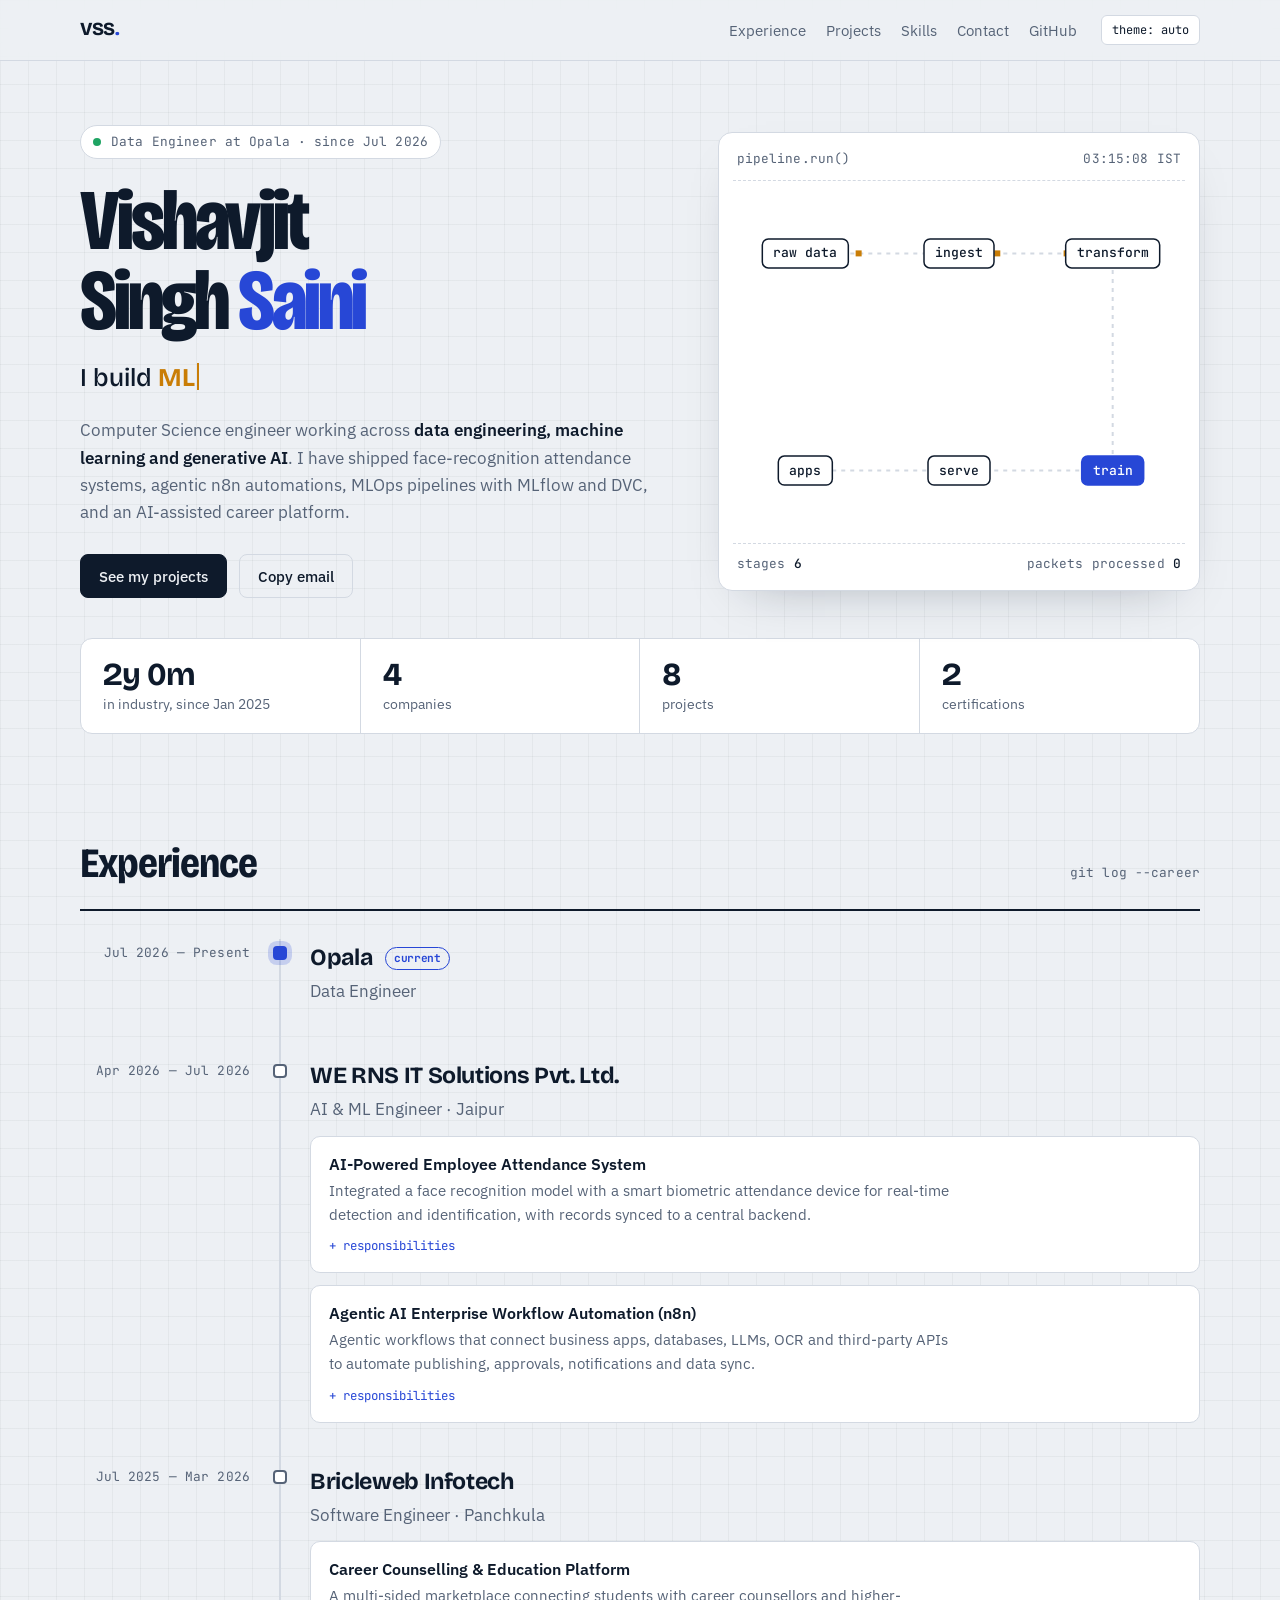
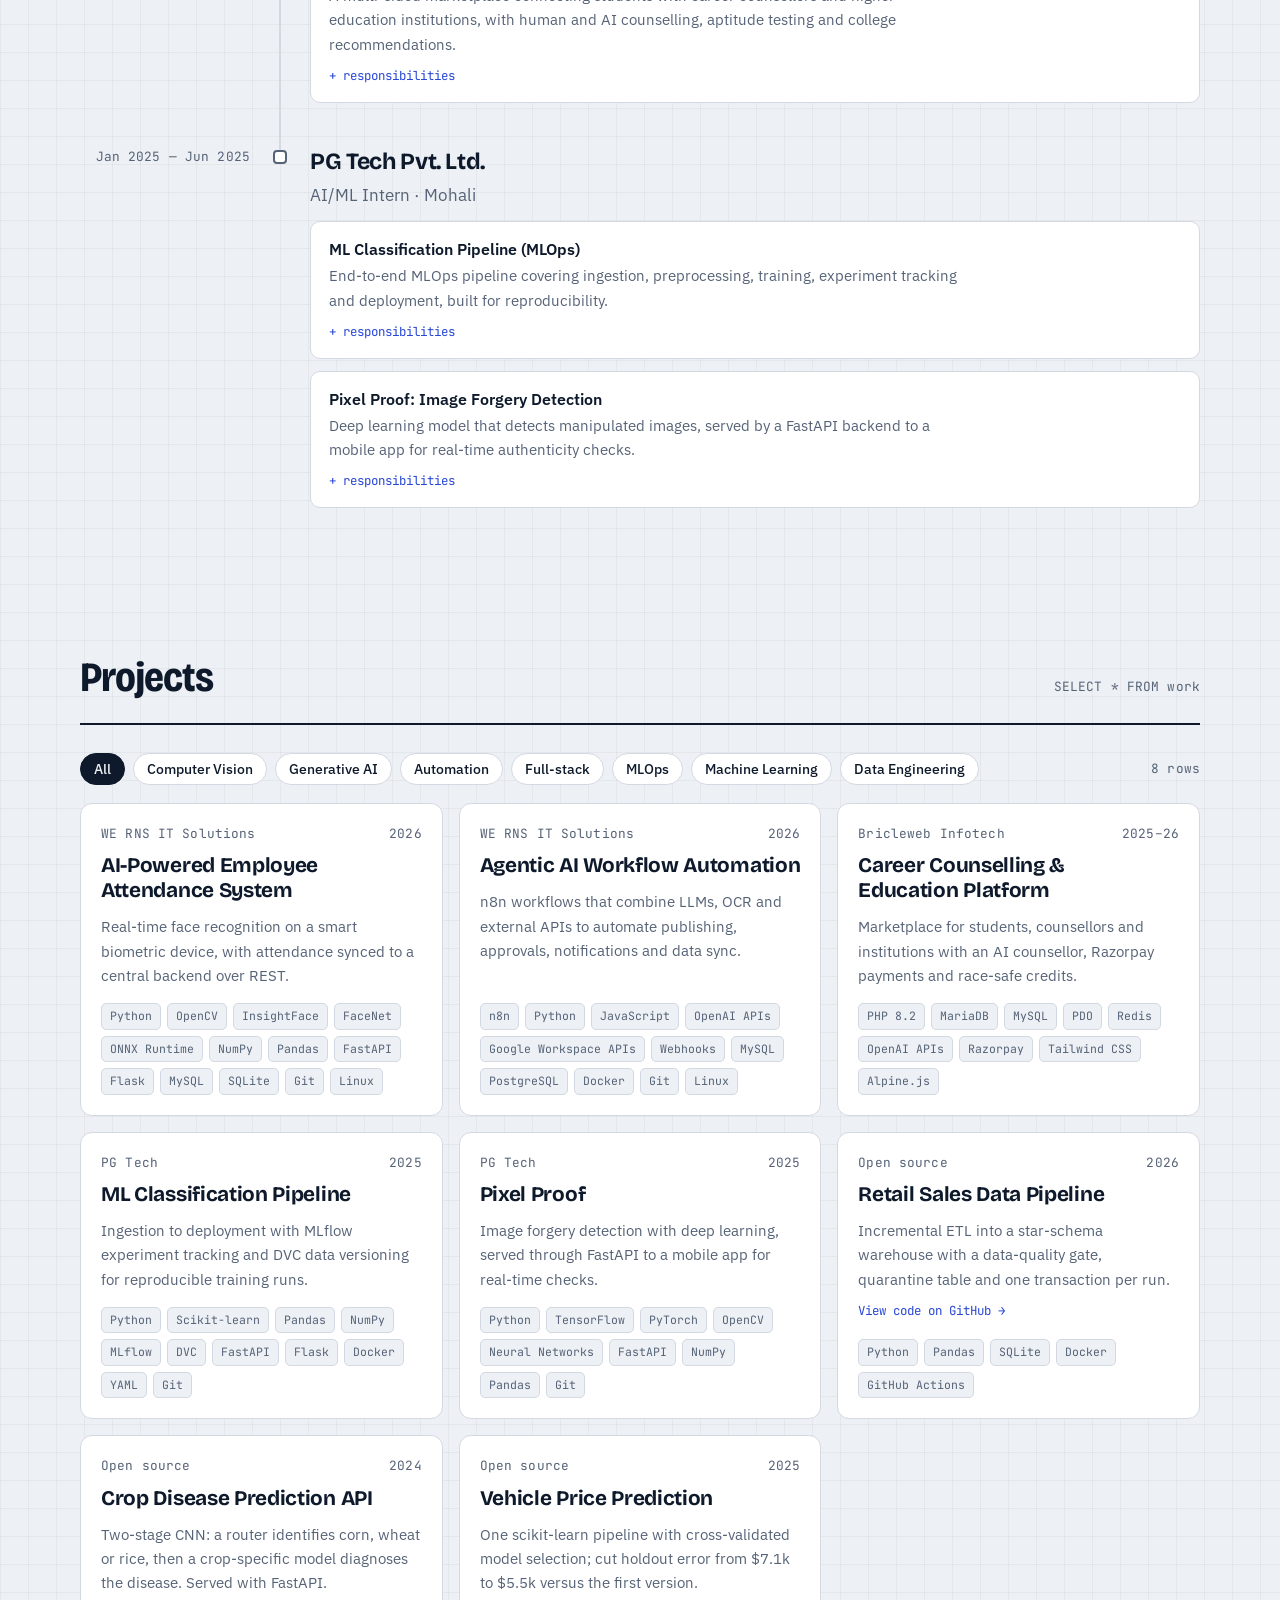
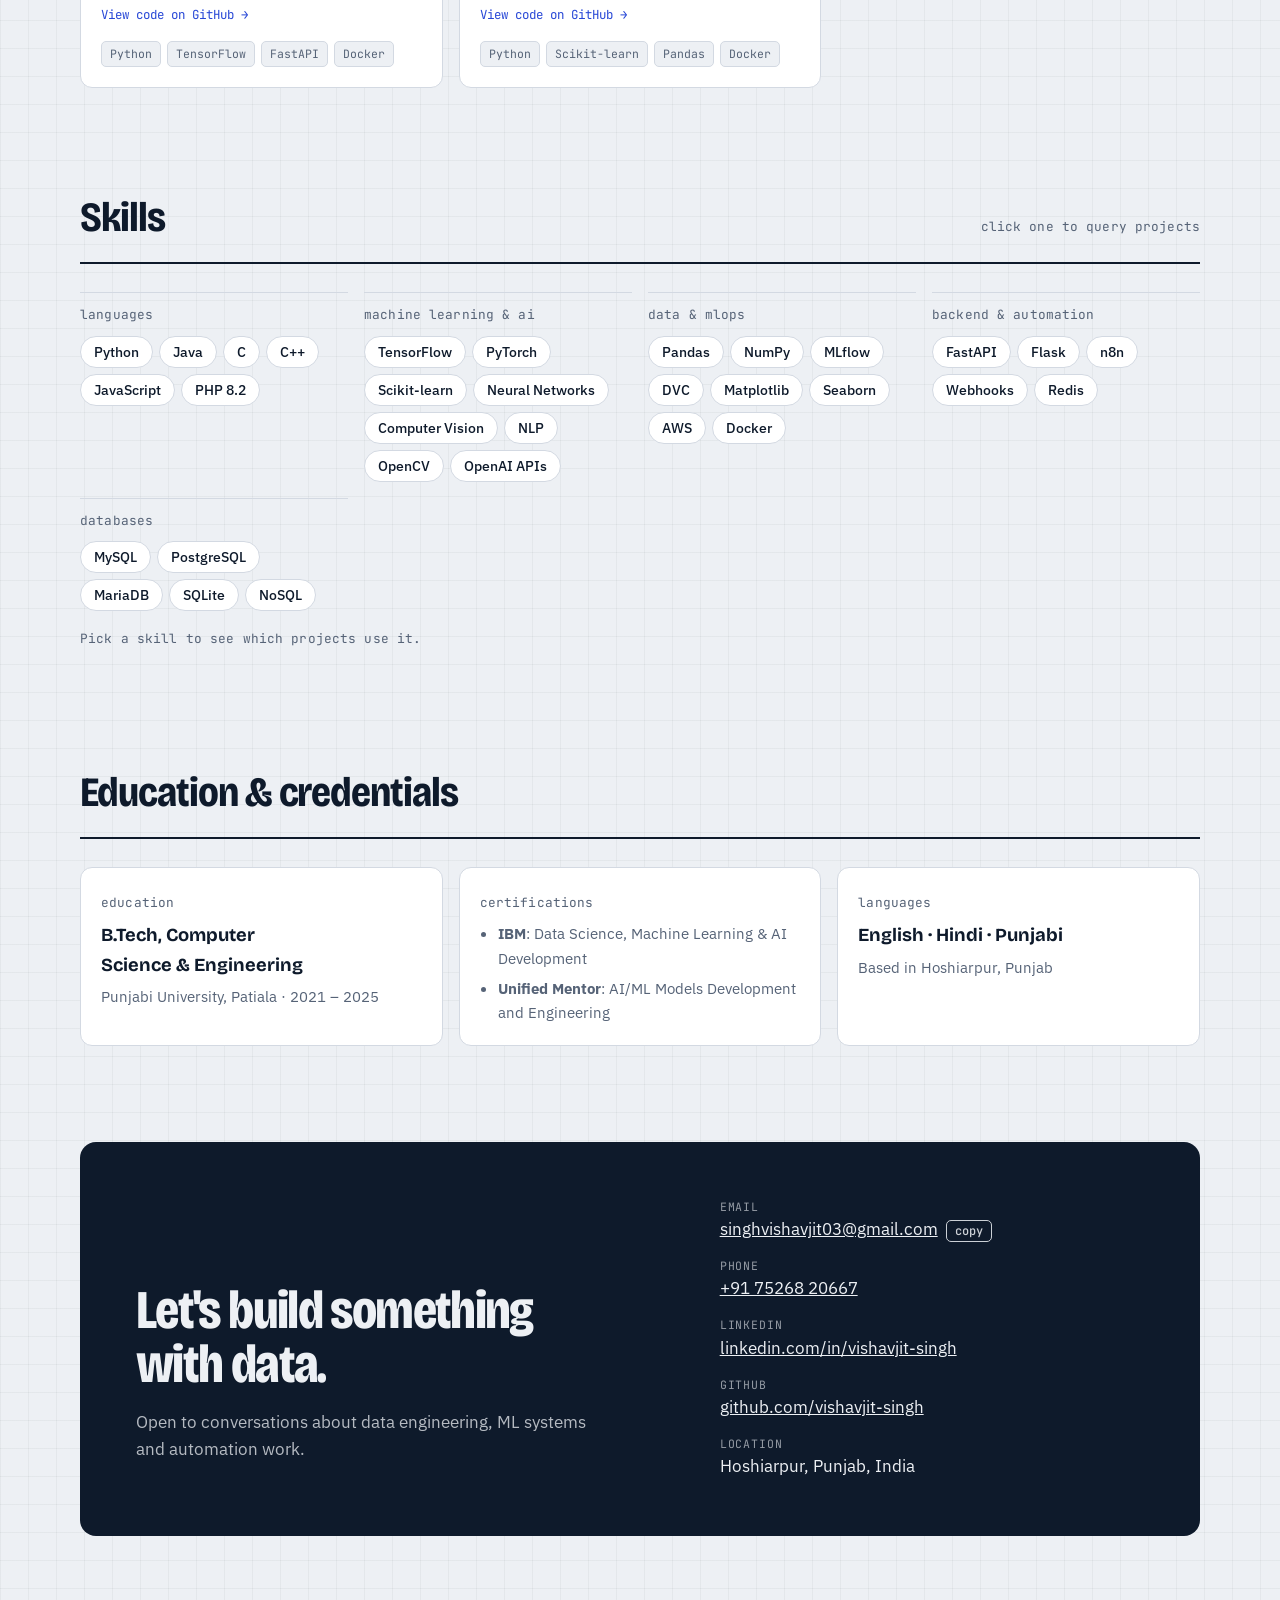
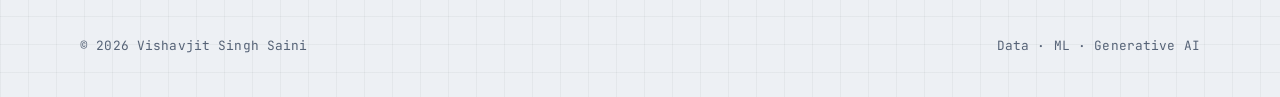
==== index.html @ 6f5cd861 "v2: redesigned interactive portfolio; previous CV page kept in v1/ - New single-page site with live " ====
<!DOCTYPE html>
<html lang="en">
<head>
<meta charset="utf-8">
<meta name="viewport" content="width=device-width, initial-scale=1">
<title>Vishavjit Singh Saini</title>
<meta name="description" content="Vishavjit Singh Saini, Data Engineer at Opala. Machine learning, computer vision, MLOps and agentic automation.">
<link rel="preconnect" href="https://fonts.googleapis.com">
<link rel="preconnect" href="https://fonts.gstatic.com" crossorigin>
<link href="https://fonts.googleapis.com/css2?family=Bricolage+Grotesque:opsz,wdth,wght@12..96,75..100,400..800&family=IBM+Plex+Sans:wght@400;500;600&family=JetBrains+Mono:wght@400;500&display=swap" rel="stylesheet">
<style>
/* Layout idea: the page reads like a data pipeline. A live DAG in the hero, the career as a run log, skills that query the projects. */
:root {
  --bg: #edf0f4;
  --surface: #ffffff;
  --ink: #0e1a2b;
  --muted: #566377;
  --line: #d3d9e2;
  --accent: #2747d6;
  --signal: #c97d06;
  --grid: rgba(14, 26, 43, 0.045);
  --font-display: "Bricolage Grotesque", "Segoe UI", system-ui, sans-serif;
  --font-body: "IBM Plex Sans", "Segoe UI", system-ui, sans-serif;
  --font-mono: "JetBrains Mono", ui-monospace, "SFMono-Regular", Menlo, monospace;
  color-scheme: light;
}
@media (prefers-color-scheme: dark) {
  :root:not([data-theme="light"]) {
    --bg: #09101b;
    --surface: #101a2a;
    --ink: #e5ebf4;
    --muted: #92a0b4;
    --line: #233149;
    --accent: #8ea4ff;
    --signal: #f2b649;
    --grid: rgba(229, 235, 244, 0.04);
    color-scheme: dark;
  }
}
:root[data-theme="dark"] {
  --bg: #09101b;
  --surface: #101a2a;
  --ink: #e5ebf4;
  --muted: #92a0b4;
  --line: #233149;
  --accent: #8ea4ff;
  --signal: #f2b649;
  --grid: rgba(229, 235, 244, 0.04);
  color-scheme: dark;
}

* { box-sizing: border-box; }
html { scroll-behavior: smooth; }
body {
  margin: 0;
  background-color: var(--bg);
  background-image:
    linear-gradient(var(--grid) 1px, transparent 1px),
    linear-gradient(90deg, var(--grid) 1px, transparent 1px);
  background-size: 28px 28px;
  color: var(--ink);
  font-family: var(--font-body);
  font-size: 17px;
  line-height: 1.6;
  -webkit-font-smoothing: antialiased;
}
a { color: var(--accent); }
:focus-visible { outline: 2px solid var(--accent); outline-offset: 3px; border-radius: 4px; }
.wrap { width: min(1120px, 100% - 40px); margin-inline: auto; }
.mono { font-family: var(--font-mono); font-size: 0.8rem; letter-spacing: 0.01em; }
h1, h2, h3 { font-family: var(--font-display); text-wrap: balance; margin: 0; }

/* Top bar */
.bar {
  position: sticky; top: 0; z-index: 10;
  background: color-mix(in srgb, var(--bg) 86%, transparent);
  backdrop-filter: blur(8px);
  border-bottom: 1px solid var(--line);
}
.bar .wrap { display: flex; align-items: center; gap: 24px; height: 60px; }
.mark { font-family: var(--font-display); font-weight: 800; font-size: 1.15rem; text-decoration: none; color: var(--ink); letter-spacing: -0.02em; }
.mark span { color: var(--accent); }
.bar nav { display: flex; gap: 20px; margin-left: auto; }
.bar nav a { color: var(--muted); text-decoration: none; font-size: 0.95rem; }
.bar nav a:hover { color: var(--ink); }
.theme-btn {
  border: 1px solid var(--line); background: var(--surface); color: var(--ink);
  font-family: var(--font-mono); font-size: 0.75rem; padding: 6px 10px; border-radius: 6px; cursor: pointer;
}
.theme-btn:hover { border-color: var(--accent); }

/* Hero */
.hero { display: grid; grid-template-columns: 1.1fr 0.9fr; gap: 48px; align-items: center; padding: 64px 0 40px; }
.status {
  display: inline-flex; align-items: center; gap: 10px;
  border: 1px solid var(--line); background: var(--surface);
  padding: 6px 12px; border-radius: 999px; color: var(--muted);
}
.dot { width: 8px; height: 8px; border-radius: 50%; background: #1fa463; box-shadow: 0 0 0 0 rgba(31,164,99,0.5); animation: ping 2.4s infinite; }
@keyframes ping { 0% { box-shadow: 0 0 0 0 rgba(31,164,99,0.45); } 70% { box-shadow: 0 0 0 9px rgba(31,164,99,0); } 100% { box-shadow: 0 0 0 0 rgba(31,164,99,0); } }
.hero h1 {
  font-size: clamp(2.8rem, 7vw, 5.4rem);
  line-height: 0.92;
  font-weight: 760;
  letter-spacing: -0.035em;
  font-variation-settings: "wdth" 78, "opsz" 96;
  margin: 22px 0 18px;
}
.hero h1 .last { color: var(--accent); }
.typed { font-family: var(--font-display); font-size: clamp(1.25rem, 2.4vw, 1.6rem); font-weight: 500; margin: 0 0 18px; min-height: 1.5em; }
.typed b { font-weight: 700; color: var(--signal); }
.caret { display: inline-block; width: 2px; height: 1.05em; background: var(--signal); vertical-align: -0.15em; margin-left: 2px; animation: blink 1s steps(1) infinite; }
@keyframes blink { 50% { opacity: 0; } }
.lede { color: var(--muted); max-width: 58ch; margin: 0 0 28px; }
.lede strong { color: var(--ink); font-weight: 600; }
.actions { display: flex; flex-wrap: wrap; gap: 12px; }
.btn {
  display: inline-flex; align-items: center; gap: 8px;
  padding: 11px 18px; border-radius: 8px; font: 500 0.95rem var(--font-body);
  text-decoration: none; cursor: pointer; border: 1px solid var(--ink);
  background: var(--ink); color: var(--bg);
  transition: transform 0.15s ease;
}
.btn:hover { transform: translateY(-2px); }
.btn.ghost { background: transparent; color: var(--ink); border-color: var(--line); }
.btn.ghost:hover { border-color: var(--ink); }

.pipe {
  position: relative; background: var(--surface); border: 1px solid var(--line); border-radius: 14px;
  padding: 14px; box-shadow: 0 20px 50px -30px rgba(14, 26, 43, 0.35);
}
.pipe-head { display: flex; justify-content: space-between; color: var(--muted); padding: 2px 4px 10px; border-bottom: 1px dashed var(--line); }
.pipe canvas { display: block; width: 100%; aspect-ratio: 5 / 4; }
.pipe-foot { display: flex; justify-content: space-between; gap: 12px; color: var(--muted); padding: 10px 4px 2px; border-top: 1px dashed var(--line); }
.pipe-foot b { color: var(--ink); font-weight: 500; }

.stats { display: grid; grid-template-columns: repeat(4, 1fr); border: 1px solid var(--line); border-radius: 12px; background: var(--surface); margin-bottom: 72px; }
.stat { padding: 18px 22px; border-right: 1px solid var(--line); }
.stat:last-child { border-right: 0; }
.stat .n { font-family: var(--font-display); font-size: 2rem; font-weight: 700; line-height: 1.1; font-variant-numeric: tabular-nums; letter-spacing: -0.02em; }
.stat .l { color: var(--muted); font-size: 0.9rem; }

/* Sections */
section { padding: 24px 0 72px; scroll-margin-top: 70px; }
.sec-head { display: flex; align-items: baseline; gap: 16px; margin-bottom: 28px; border-bottom: 2px solid var(--ink); padding-bottom: 12px; }
.sec-head h2 { font-size: clamp(1.8rem, 3.6vw, 2.6rem); font-weight: 720; letter-spacing: -0.025em; font-variation-settings: "wdth" 85; }
.sec-head .mono { color: var(--muted); margin-left: auto; }

/* Run log */
.log { display: grid; gap: 0; }
.run { display: grid; grid-template-columns: 170px 28px 1fr; gap: 0 16px; }
.run .when { text-align: right; color: var(--muted); padding-top: 4px; }
.run .rail { position: relative; display: flex; justify-content: center; }
.run .rail::before { content: ""; position: absolute; top: 0; bottom: 0; width: 2px; background: var(--line); }
.run:last-child .rail::before { bottom: auto; height: 14px; }
.run .node { position: relative; width: 14px; height: 14px; margin-top: 7px; border-radius: 4px; background: var(--surface); border: 2px solid var(--muted); }
.run.current .node { border-color: var(--accent); background: var(--accent); box-shadow: 0 0 0 5px color-mix(in srgb, var(--accent) 20%, transparent); }
.run .body { padding-bottom: 40px; }
.run h3 { font-size: 1.45rem; font-weight: 700; letter-spacing: -0.015em; }
.run .meta { color: var(--muted); margin: 2px 0 12px; }
.pill { display: inline-block; font-family: var(--font-mono); font-size: 0.7rem; padding: 2px 8px; border-radius: 999px; border: 1px solid var(--accent); color: var(--accent); vertical-align: 0.3em; margin-left: 8px; }
.job { background: var(--surface); border: 1px solid var(--line); border-radius: 10px; padding: 16px 18px; margin-top: 12px; }
.job h4 { margin: 0 0 4px; font: 600 1.02rem var(--font-body); }
.job p { margin: 0; color: var(--muted); font-size: 0.95rem; max-width: 70ch; }
.job details { margin-top: 10px; }
.job summary { cursor: pointer; font-family: var(--font-mono); font-size: 0.78rem; color: var(--accent); list-style: none; }
.job summary::-webkit-details-marker { display: none; }
.job summary::before { content: "+ "; }
.job details[open] summary::before { content: "− "; }
.job ul { margin: 10px 0 0; padding-left: 18px; font-size: 0.94rem; display: grid; gap: 4px; }
.job .meta2 { margin-top: 10px; color: var(--muted); }

/* Projects */
.filters { display: flex; flex-wrap: wrap; gap: 8px; margin-bottom: 18px; align-items: center; }
.chip {
  font: 500 0.85rem var(--font-body); padding: 6px 13px; border-radius: 999px; cursor: pointer;
  border: 1px solid var(--line); background: var(--surface); color: var(--ink);
}
.chip:hover { border-color: var(--ink); }
.chip[aria-pressed="true"] { background: var(--ink); color: var(--bg); border-color: var(--ink); }
.query { color: var(--muted); margin-left: auto; }
.query b { color: var(--signal); font-weight: 500; }
.grid { display: grid; grid-template-columns: repeat(auto-fill, minmax(320px, 1fr)); gap: 16px; }
.card {
  display: flex; flex-direction: column; gap: 10px;
  background: var(--surface); border: 1px solid var(--line); border-radius: 12px; padding: 20px;
  transition: opacity 0.25s ease, transform 0.25s ease, border-color 0.25s ease;
}
.card.dim { opacity: 0.32; transform: scale(0.985); }
.card.hit { border-color: var(--accent); }
.card .top { display: flex; justify-content: space-between; gap: 10px; color: var(--muted); }
.card h3 { font-size: 1.3rem; font-weight: 700; letter-spacing: -0.015em; line-height: 1.2; }
.card p { margin: 0; color: var(--muted); font-size: 0.95rem; }
.card .gh { font-family: var(--font-mono); font-size: 0.78rem; text-decoration: none; }
.card .gh:hover { text-decoration: underline; }
.stack { display: flex; flex-wrap: wrap; gap: 6px; margin-top: auto; padding-top: 6px; }
.stack span { font-family: var(--font-mono); font-size: 0.72rem; padding: 3px 8px; border-radius: 5px; background: var(--bg); border: 1px solid var(--line); color: var(--muted); }
.stack span.on { border-color: var(--signal); color: var(--ink); background: color-mix(in srgb, var(--signal) 16%, var(--surface)); }

/* Skills */
.skills { display: grid; grid-template-columns: repeat(auto-fill, minmax(250px, 1fr)); gap: 16px; }
.sgroup { border-top: 1px solid var(--line); padding-top: 12px; }
.sgroup .mono { color: var(--muted); display: block; margin-bottom: 10px; }
.sgroup .chips { display: flex; flex-wrap: wrap; gap: 6px; }
.skill-note { color: var(--muted); margin-top: 18px; }

/* Credentials */
.creds { display: grid; grid-template-columns: repeat(3, 1fr); gap: 16px; }
.cred { background: var(--surface); border: 1px solid var(--line); border-radius: 12px; padding: 20px; }
.cred .mono { color: var(--muted); }
.cred h3 { font-size: 1.15rem; margin: 6px 0 4px; font-weight: 700; }
.cred p, .cred li { color: var(--muted); font-size: 0.95rem; margin: 0; }
.cred ul { margin: 6px 0 0; padding-left: 18px; display: grid; gap: 6px; }

/* Contact */
.contact { background: var(--ink); color: var(--bg); border-radius: 16px; padding: clamp(28px, 5vw, 56px); display: grid; grid-template-columns: 1.3fr 1fr; gap: 32px; align-items: end; }
.contact h2 { font-size: clamp(2rem, 5vw, 3.4rem); font-weight: 760; letter-spacing: -0.03em; font-variation-settings: "wdth" 80; line-height: 1; }
.contact p { opacity: 0.75; max-width: 46ch; }
.contact dl { margin: 0; display: grid; gap: 14px; }
.contact dt { font-family: var(--font-mono); font-size: 0.72rem; opacity: 0.6; text-transform: uppercase; letter-spacing: 0.08em; }
.contact dd { margin: 0; font-size: 1.05rem; word-break: break-word; }
.contact a { color: inherit; }
.copy { margin-left: 8px; font: 500 0.75rem var(--font-mono); background: transparent; color: inherit; border: 1px solid currentColor; border-radius: 5px; padding: 2px 8px; cursor: pointer; opacity: 0.85; }
.copy:hover { opacity: 1; }
footer { padding: 28px 0 40px; color: var(--muted); display: flex; justify-content: space-between; gap: 12px; flex-wrap: wrap; }

@media (max-width: 900px) {
  .hero { grid-template-columns: 1fr; padding-top: 40px; }
  .stats { grid-template-columns: repeat(2, 1fr); }
  .stat:nth-child(2) { border-right: 0; }
  .stat:nth-child(-n+2) { border-bottom: 1px solid var(--line); }
  .creds { grid-template-columns: 1fr; }
  .contact { grid-template-columns: 1fr; }
}
@media (max-width: 640px) {
  .bar nav { display: none; }
  .theme-btn { margin-left: auto; }
  .run { grid-template-columns: 20px 1fr; gap: 0 12px; }
  .run .when { grid-column: 2; text-align: left; order: -1; padding: 0; }
  .run .rail { grid-row: 1 / span 2; grid-column: 1; }
  .run .body { grid-column: 2; }
  .grid { grid-template-columns: 1fr; }
  .query { margin-left: 0; width: 100%; }
}
@media (prefers-reduced-motion: reduce) {
  html { scroll-behavior: auto; }
  .dot, .caret { animation: none; }
  .card, .btn { transition: none; }
}
</style>
</head>
<body>

<header class="bar">
  <div class="wrap">
    <a class="mark" href="#top">VSS<span>.</span></a>
    <nav aria-label="Sections">
      <a href="#experience">Experience</a>
      <a href="#projects">Projects</a>
      <a href="#skills">Skills</a>
      <a href="#contact">Contact</a>
      <a href="https://github.com/vishavjit-singh">GitHub</a>
    </nav>
    <button class="theme-btn" id="themeBtn" type="button" aria-label="Switch colour theme">theme: auto</button>
  </div>
</header>

<main class="wrap" id="top">
  <div class="hero">
    <div>
      <span class="status mono"><span class="dot" aria-hidden="true"></span>Data Engineer at Opala · since Jul 2026</span>
      <h1>Vishavjit<br>Singh <span class="last">Saini</span></h1>
      <p class="typed" aria-live="polite">I build <b id="typed">data pipelines</b><span class="caret" aria-hidden="true"></span></p>
      <p class="lede">Computer Science engineer working across <strong>data engineering, machine learning and generative AI</strong>. I have shipped face-recognition attendance systems, agentic n8n automations, MLOps pipelines with MLflow and DVC, and an AI-assisted career platform.</p>
      <div class="actions">
        <a class="btn" href="#projects">See my projects</a>
        <button class="btn ghost" type="button" id="heroCopy">Copy email</button>
      </div>
    </div>

    <figure class="pipe" style="margin:0" aria-label="Animated diagram of a data pipeline: raw data flows through ingest, transform, train and serve stages to apps">
      <div class="pipe-head mono"><span>pipeline.run()</span><span id="clock">--:--:-- IST</span></div>
      <canvas id="dag"></canvas>
      <div class="pipe-foot mono"><span>stages <b>6</b></span><span>packets processed <b id="pcount">0</b></span></div>
    </figure>
  </div>

  <div class="stats" aria-label="Career at a glance">
    <div class="stat"><div class="n" id="expYears">—</div><div class="l">in industry, since Jan 2025</div></div>
    <div class="stat"><div class="n">4</div><div class="l">companies</div></div>
    <div class="stat"><div class="n" id="projCount">8</div><div class="l">projects</div></div>
    <div class="stat"><div class="n">2</div><div class="l">certifications</div></div>
  </div>

  <section id="experience">
    <div class="sec-head"><h2>Experience</h2><span class="mono">git log --career</span></div>
    <div class="log">

      <article class="run current">
        <div class="when mono">Jul 2026 — Present</div>
        <div class="rail"><span class="node"></span></div>
        <div class="body">
          <h3>Opala <span class="pill">current</span></h3>
          <div class="meta">Data Engineer</div>
        </div>
      </article>

      <article class="run">
        <div class="when mono">Apr 2026 — Jul 2026</div>
        <div class="rail"><span class="node"></span></div>
        <div class="body">
          <h3>WE RNS IT Solutions Pvt. Ltd.</h3>
          <div class="meta">AI &amp; ML Engineer · Jaipur</div>

          <div class="job">
            <h4>AI-Powered Employee Attendance System</h4>
            <p>Integrated a face recognition model with a smart biometric attendance device for real-time detection and identification, with records synced to a central backend.</p>
            <details>
              <summary>responsibilities</summary>
              <ul>
                <li>Built Python face recognition modules: preprocessing, detection, feature extraction and matching.</li>
                <li>Designed REST API integrations to sync attendance between the device and the backend database.</li>
                <li>Optimised inference speed and accuracy to cut false positives and response time.</li>
                <li>Wrote modules for device communication, attendance processing and automated record updates.</li>
                <li>Worked with DevOps on deployment, testing and maintenance across environments.</li>
              </ul>
              <div class="meta2 mono">Associate AI/ML Engineer · team of 4</div>
            </details>
          </div>

          <div class="job">
            <h4>Agentic AI Enterprise Workflow Automation (n8n)</h4>
            <p>Agentic workflows that connect business apps, databases, LLMs, OCR and third-party APIs to automate publishing, approvals, notifications and data sync.</p>
            <details>
              <summary>responsibilities</summary>
              <ul>
                <li>Designed end-to-end n8n automations with LLMs and OCR for intelligent document processing.</li>
                <li>Built workflows for content publishing, scheduling, approvals and task orchestration.</li>
                <li>Integrated REST APIs, webhooks and databases across enterprise applications.</li>
                <li>Added error handling, retries, execution logging and monitoring.</li>
                <li>Wrote JSON transformation pipelines for cross-system data synchronisation.</li>
              </ul>
              <div class="meta2 mono">Associate Automation Engineer · team of 4</div>
            </details>
          </div>
        </div>
      </article>

      <article class="run">
        <div class="when mono">Jul 2025 — Mar 2026</div>
        <div class="rail"><span class="node"></span></div>
        <div class="body">
          <h3>Bricleweb Infotech</h3>
          <div class="meta">Software Engineer · Panchkula</div>
          <div class="job">
            <h4>Career Counselling &amp; Education Platform</h4>
            <p>A multi-sided marketplace connecting students with career counsellors and higher-education institutions, with human and AI counselling, aptitude testing and college recommendations.</p>
            <details>
              <summary>responsibilities</summary>
              <ul>
                <li>Built a full-stack MVC platform in PHP 8.2 and MariaDB with custom routing, ORM-style models, middleware and a parameterised query builder.</li>
                <li>Integrated Razorpay payments and an atomic, race-condition-safe credits system using PDO transactions.</li>
                <li>Shipped an OpenAI-powered AI counsellor feature.</li>
                <li>Built a caching and session layer with automatic Redis fallback, ready to scale from one server to many.</li>
                <li>Front end in Tailwind CSS and Alpine.js.</li>
              </ul>
            </details>
          </div>
        </div>
      </article>

      <article class="run">
        <div class="when mono">Jan 2025 — Jun 2025</div>
        <div class="rail"><span class="node"></span></div>
        <div class="body">
          <h3>PG Tech Pvt. Ltd.</h3>
          <div class="meta">AI/ML Intern · Mohali</div>
          <div class="job">
            <h4>ML Classification Pipeline (MLOps)</h4>
            <p>End-to-end MLOps pipeline covering ingestion, preprocessing, training, experiment tracking and deployment, built for reproducibility.</p>
            <details>
              <summary>responsibilities</summary>
              <ul>
                <li>Implemented the full classification pipeline from data ingestion to deployment.</li>
                <li>Tracked experiments, tuned hyperparameters and versioned models with MLflow.</li>
                <li>Versioned datasets and pipeline stages with DVC.</li>
                <li>Wrote modular Python components for features, training, validation and evaluation.</li>
              </ul>
            </details>
          </div>
          <div class="job">
            <h4>Pixel Proof: Image Forgery Detection</h4>
            <p>Deep learning model that detects manipulated images, served by a FastAPI backend to a mobile app for real-time authenticity checks.</p>
            <details>
              <summary>responsibilities</summary>
              <ul>
                <li>Designed the forgery detection model and its preprocessing and feature extraction.</li>
                <li>Built the FastAPI inference service.</li>
                <li>Connected the mobile app for upload, prediction and result display.</li>
                <li>Validated the model on benchmark datasets.</li>
              </ul>
            </details>
          </div>
        </div>
      </article>

    </div>
  </section>

  <section id="projects">
    <div class="sec-head"><h2>Projects</h2><span class="mono">SELECT * FROM work</span></div>
    <div class="filters" role="group" aria-label="Filter projects by area" id="filters"></div>
    <div class="grid" id="grid"></div>
  </section>

  <section id="skills">
    <div class="sec-head"><h2>Skills</h2><span class="mono">click one to query projects</span></div>
    <div class="skills" id="skills-list"></div>
    <p class="skill-note mono" id="skillNote" aria-live="polite">Pick a skill to see which projects use it.</p>
  </section>

  <section id="credentials">
    <div class="sec-head"><h2>Education &amp; credentials</h2></div>
    <div class="creds">
      <div class="cred">
        <span class="mono">education</span>
        <h3>B.Tech, Computer Science &amp; Engineering</h3>
        <p>Punjabi University, Patiala · 2021 – 2025</p>
      </div>
      <div class="cred">
        <span class="mono">certifications</span>
        <ul>
          <li><strong>IBM</strong>: Data Science, Machine Learning &amp; AI Development</li>
          <li><strong>Unified Mentor</strong>: AI/ML Models Development and Engineering</li>
        </ul>
      </div>
      <div class="cred">
        <span class="mono">languages</span>
        <h3>English · Hindi · Punjabi</h3>
        <p>Based in Hoshiarpur, Punjab</p>
      </div>
    </div>
  </section>

  <section id="contact">
    <div class="contact">
      <div>
        <h2>Let's build something with data.</h2>
        <p>Open to conversations about data engineering, ML systems and automation work.</p>
      </div>
      <dl>
        <div><dt>Email</dt><dd><a href="mailto:singhvishavjit03@gmail.com">singhvishavjit03@gmail.com</a><button class="copy" type="button" id="copyEmail">copy</button></dd></div>
        <div><dt>Phone</dt><dd><a href="tel:+917526820667">+91 75268 20667</a></dd></div>
        <div><dt>LinkedIn</dt><dd><a href="https://www.linkedin.com/in/vishavjit-singh-7011211ab/">linkedin.com/in/vishavjit-singh</a></dd></div>
        <div><dt>GitHub</dt><dd><a href="https://github.com/vishavjit-singh">github.com/vishavjit-singh</a></dd></div>
        <div><dt>Location</dt><dd>Hoshiarpur, Punjab, India</dd></div>
      </dl>
    </div>
  </section>
</main>

<footer class="wrap mono">
  <span>© <span id="yr">2026</span> Vishavjit Singh Saini</span>
  <span>Data · ML · Generative AI</span>
</footer>

<script>
(function () {
  "use strict";
  var reduce = window.matchMedia("(prefers-reduced-motion: reduce)").matches;
  var EMAIL = "singhvishavjit03@gmail.com";

  /* ---------- theme ---------- */
  var root = document.documentElement;
  var themeBtn = document.getElementById("themeBtn");
  var modes = ["auto", "light", "dark"];
  var mode = "auto";
  try { mode = localStorage.getItem("vss-theme") || "auto"; } catch (e) {}
  function applyTheme() {
    if (mode === "auto") root.removeAttribute("data-theme"); else root.setAttribute("data-theme", mode);
    themeBtn.textContent = "theme: " + mode;
    readColors();
  }
  themeBtn.addEventListener("click", function () {
    mode = modes[(modes.indexOf(mode) + 1) % modes.length];
    try { localStorage.setItem("vss-theme", mode); } catch (e) {}
    applyTheme();
    if (reduce) draw();
  });

  /* ---------- copy email ---------- */
  function copyEmail(btn, okText, baseText) {
    var done = function (t) { btn.textContent = t; setTimeout(function () { btn.textContent = baseText; }, 1800); };
    try {
      navigator.clipboard.writeText(EMAIL).then(function () { done(okText); }, function () { done(EMAIL); });
    } catch (e) { done(EMAIL); }
  }
  document.getElementById("heroCopy").addEventListener("click", function () { copyEmail(this, "Copied ✓", "Copy email"); });
  document.getElementById("copyEmail").addEventListener("click", function () { copyEmail(this, "copied", "copy"); });

  /* ---------- experience duration ---------- */
  var start = new Date(2025, 0, 1), now = new Date();
  var months = (now.getFullYear() - start.getFullYear()) * 12 + (now.getMonth() - start.getMonth()) + 1;
  var y = Math.floor(months / 12), m = months % 12;
  document.getElementById("expYears").textContent = (y ? y + "y " : "") + m + "m";
  document.getElementById("yr").textContent = now.getFullYear();

  /* ---------- clock ---------- */
  var clock = document.getElementById("clock");
  function tick() {
    try {
      clock.textContent = new Date().toLocaleTimeString("en-GB", { timeZone: "Asia/Kolkata", hour12: false }) + " IST";
    } catch (e) { clock.textContent = ""; }
  }
  tick(); setInterval(tick, 1000);

  /* ---------- typed roles ---------- */
  var phrases = ["data pipelines", "ML systems that ship", "computer vision models", "agentic automations", "MLOps workflows"];
  var typed = document.getElementById("typed");
  if (!reduce) {
    var pi = 0, ci = phrases[0].length, deleting = true, wait = 1800;
    (function step() {
      var p = phrases[pi];
      if (wait > 0) { var w = wait; wait = 0; return setTimeout(step, w); }
      if (deleting) {
        ci--; typed.textContent = p.slice(0, ci);
        if (ci <= 0) { deleting = false; pi = (pi + 1) % phrases.length; }
        setTimeout(step, 35);
      } else {
        var q = phrases[pi]; ci++; typed.textContent = q.slice(0, ci);
        if (ci >= q.length) { deleting = true; wait = 1800; }
        setTimeout(step, 70);
      }
    })();
  }

  /* ---------- projects & skills ---------- */
  var projects = [
    { title: "AI-Powered Employee Attendance System", org: "WE RNS IT Solutions", when: "2026", areas: ["Computer Vision"],
      blurb: "Real-time face recognition on a smart biometric device, with attendance synced to a central backend over REST.",
      stack: ["Python", "OpenCV", "InsightFace", "FaceNet", "ONNX Runtime", "NumPy", "Pandas", "FastAPI", "Flask", "MySQL", "SQLite", "Git", "Linux"] },
    { title: "Agentic AI Workflow Automation", org: "WE RNS IT Solutions", when: "2026", areas: ["Generative AI", "Automation"],
      blurb: "n8n workflows that combine LLMs, OCR and external APIs to automate publishing, approvals, notifications and data sync.",
      stack: ["n8n", "Python", "JavaScript", "OpenAI APIs", "Google Workspace APIs", "Webhooks", "MySQL", "PostgreSQL", "Docker", "Git", "Linux"] },
    { title: "Career Counselling & Education Platform", org: "Bricleweb Infotech", when: "2025–26", areas: ["Generative AI", "Full-stack"],
      blurb: "Marketplace for students, counsellors and institutions with an AI counsellor, Razorpay payments and race-safe credits.",
      stack: ["PHP 8.2", "MariaDB", "MySQL", "PDO", "Redis", "OpenAI APIs", "Razorpay", "Tailwind CSS", "Alpine.js"] },
    { title: "ML Classification Pipeline", org: "PG Tech", when: "2025", areas: ["MLOps", "Machine Learning"],
      blurb: "Ingestion to deployment with MLflow experiment tracking and DVC data versioning for reproducible training runs.",
      stack: ["Python", "Scikit-learn", "Pandas", "NumPy", "MLflow", "DVC", "FastAPI", "Flask", "Docker", "YAML", "Git"] },
    { title: "Pixel Proof", org: "PG Tech", when: "2025", areas: ["Computer Vision", "Machine Learning"],
      blurb: "Image forgery detection with deep learning, served through FastAPI to a mobile app for real-time checks.",
      stack: ["Python", "TensorFlow", "PyTorch", "OpenCV", "Neural Networks", "FastAPI", "NumPy", "Pandas", "Git"] },
    { title: "Retail Sales Data Pipeline", org: "Open source", when: "2026", areas: ["Data Engineering"],
      link: "https://github.com/vishavjit-singh/retail-sales-data-pipeline",
      blurb: "Incremental ETL into a star-schema warehouse with a data-quality gate, quarantine table and one transaction per run.",
      stack: ["Python", "Pandas", "SQLite", "Docker", "GitHub Actions"] },
    { title: "Crop Disease Prediction API", org: "Open source", when: "2024", areas: ["Computer Vision"],
      link: "https://github.com/vishavjit-singh/Crop_Disease_Prediction",
      blurb: "Two-stage CNN: a router identifies corn, wheat or rice, then a crop-specific model diagnoses the disease. Served with FastAPI.",
      stack: ["Python", "TensorFlow", "FastAPI", "Docker"] },
    { title: "Vehicle Price Prediction", org: "Open source", when: "2025", areas: ["Machine Learning"],
      link: "https://github.com/vishavjit-singh/vehicle-price-prediction",
      blurb: "One scikit-learn pipeline with cross-validated model selection; cut holdout error from $7.1k to $5.5k versus the first version.",
      stack: ["Python", "Scikit-learn", "Pandas", "Docker"] }
  ];
  var skillGroups = [
    { name: "languages", items: ["Python", "Java", "C", "C++", "JavaScript", "PHP 8.2"] },
    { name: "machine learning & ai", items: ["TensorFlow", "PyTorch", "Scikit-learn", "Neural Networks", "Computer Vision", "NLP", "OpenCV", "OpenAI APIs"] },
    { name: "data & mlops", items: ["Pandas", "NumPy", "MLflow", "DVC", "Matplotlib", "Seaborn", "AWS", "Docker"] },
    { name: "backend & automation", items: ["FastAPI", "Flask", "n8n", "Webhooks", "Redis"] },
    { name: "databases", items: ["MySQL", "PostgreSQL", "MariaDB", "SQLite", "NoSQL"] }
  ];
  document.getElementById("projCount").textContent = projects.length;
  var areas = ["All"];
  projects.forEach(function (p) { p.areas.forEach(function (a) { if (areas.indexOf(a) < 0) areas.push(a); }); });

  var grid = document.getElementById("grid");
  var filters = document.getElementById("filters");
  var state = { area: "All", skill: null };

  function esc(s) { return s.replace(/&/g, "&amp;").replace(/</g, "&lt;"); }
  function uses(p, skill) {
    if (!skill) return false;
    if (skill === "Computer Vision") return p.areas.indexOf("Computer Vision") >= 0;
    return p.stack.indexOf(skill) >= 0;
  }

  grid.innerHTML = projects.map(function (p, i) {
    return '<article class="card" data-i="' + i + '">' +
      '<div class="top mono"><span>' + esc(p.org) + '</span><span>' + p.when + '</span></div>' +
      '<h3>' + esc(p.title) + '</h3><p>' + esc(p.blurb) + '</p>' +
      (p.link ? '<a class="gh" href="' + p.link + '">View code on GitHub →</a>' : '') +
      '<div class="stack">' + p.stack.map(function (s) { return '<span data-s="' + esc(s) + '">' + esc(s) + '</span>'; }).join("") + '</div></article>';
  }).join("");

  filters.innerHTML = areas.map(function (a) {
    return '<button type="button" class="chip" data-area="' + a + '" aria-pressed="' + (a === "All") + '">' + a + '</button>';
  }).join("") + '<span class="query mono" id="query"></span>';

  var skillsList = document.getElementById("skills-list");
  skillsList.innerHTML = skillGroups.map(function (g) {
    return '<div class="sgroup"><span class="mono">' + g.name + '</span><div class="chips">' +
      g.items.map(function (s) { return '<button type="button" class="chip" data-skill="' + esc(s) + '" aria-pressed="false">' + esc(s) + '</button>'; }).join("") +
      '</div></div>';
  }).join("");

  var queryEl = document.getElementById("query");
  var noteEl = document.getElementById("skillNote");

  function render() {
    var cards = grid.querySelectorAll(".card");
    var shown = 0;
    cards.forEach(function (c) {
      var p = projects[+c.dataset.i];
      var areaOk = state.area === "All" || p.areas.indexOf(state.area) >= 0;
      var skillOk = !state.skill || uses(p, state.skill);
      var on = areaOk && skillOk;
      if (on) shown++;
      c.classList.toggle("dim", !on);
      c.classList.toggle("hit", on && (state.area !== "All" || !!state.skill));
      c.querySelectorAll(".stack span").forEach(function (s) { s.classList.toggle("on", s.dataset.s === state.skill); });
    });
    filters.querySelectorAll(".chip").forEach(function (b) { b.setAttribute("aria-pressed", String(b.dataset.area === state.area)); });
    skillsList.querySelectorAll(".chip").forEach(function (b) { b.setAttribute("aria-pressed", String(b.dataset.skill === state.skill)); });
    var where = [];
    if (state.area !== "All") where.push("area = '" + state.area + "'");
    if (state.skill) where.push("uses '" + state.skill + "'");
    queryEl.innerHTML = where.length ? "WHERE " + esc(where.join(" AND ")) + " → <b>" + shown + " row" + (shown === 1 ? "" : "s") + "</b>" : projects.length + " rows";
    if (state.skill) {
      var n = projects.filter(function (p) { return uses(p, state.skill); }).length;
      noteEl.textContent = n
        ? state.skill + " is used in " + n + " of " + projects.length + " projects. Highlighted above in Projects."
        : state.skill + " is part of my toolkit but isn't in the projects listed here.";
    } else {
      noteEl.textContent = "Pick a skill to see which projects use it.";
    }
  }

  filters.addEventListener("click", function (e) {
    var b = e.target.closest("[data-area]"); if (!b) return;
    state.area = b.dataset.area; render();
  });
  skillsList.addEventListener("click", function (e) {
    var b = e.target.closest("[data-skill]"); if (!b) return;
    state.skill = state.skill === b.dataset.skill ? null : b.dataset.skill;
    render();
  });
  grid.addEventListener("click", function (e) {
    var s = e.target.closest(".stack span"); if (!s) return;
    state.skill = state.skill === s.dataset.s ? null : s.dataset.s; render();
  });
  render();

  /* ---------- pipeline canvas ---------- */
  var canvas = document.getElementById("dag");
  var ctx = canvas.getContext("2d");
  var pcount = document.getElementById("pcount");
  var C = {};
  function readColors() {
    var cs = getComputedStyle(root);
    ["--ink", "--muted", "--line", "--accent", "--signal", "--surface", "--bg"].forEach(function (k) { C[k] = cs.getPropertyValue(k).trim(); });
    var f = getComputedStyle(document.body).getPropertyValue("--font-mono");
    C.mono = f || "monospace";
  }
  var nodes = [
    { label: "raw data", x: 0.16, y: 0.2 },
    { label: "ingest", x: 0.5, y: 0.2 },
    { label: "transform", x: 0.84, y: 0.2 },
    { label: "train", x: 0.84, y: 0.8, key: true },
    { label: "serve", x: 0.5, y: 0.8 },
    { label: "apps", x: 0.16, y: 0.8 }
  ];
  var W = 0, H = 0, dpr = 1, pts = [], segs = [], total = 0, trainAt = 0;
  function layout() {
    dpr = Math.min(window.devicePixelRatio || 1, 2);
    W = canvas.clientWidth; H = canvas.clientHeight;
    canvas.width = Math.round(W * dpr); canvas.height = Math.round(H * dpr);
    pts = nodes.map(function (n) { return { x: n.x * W, y: n.y * H }; });
    segs = []; total = 0;
    for (var i = 0; i < pts.length - 1; i++) {
      var a = pts[i], b = pts[i + 1], len = Math.hypot(b.x - a.x, b.y - a.y);
      segs.push({ a: a, b: b, start: total, len: len });
      total += len;
      if (i + 1 === 3) trainAt = total;
    }
  }
  function posAt(d) {
    for (var i = 0; i < segs.length; i++) {
      var s = segs[i];
      if (d <= s.start + s.len) { var t = (d - s.start) / s.len; return { x: s.a.x + (s.b.x - s.a.x) * t, y: s.a.y + (s.b.y - s.a.y) * t }; }
    }
    return pts[pts.length - 1];
  }
  function roundRect(x, y, w, h, r) {
    ctx.beginPath();
    ctx.moveTo(x + r, y); ctx.arcTo(x + w, y, x + w, y + h, r); ctx.arcTo(x + w, y + h, x, y + h, r);
    ctx.arcTo(x, y + h, x, y, r); ctx.arcTo(x, y, x + w, y, r); ctx.closePath();
  }
  var packets = [], processed = 0, lastSpawn = 0, lastT = 0;
  function draw() {
    ctx.setTransform(dpr, 0, 0, dpr, 0, 0);
    ctx.clearRect(0, 0, W, H);
    // edges
    ctx.lineWidth = 2; ctx.setLineDash([4, 5]); ctx.strokeStyle = C["--line"];
    ctx.beginPath(); ctx.moveTo(pts[0].x, pts[0].y);
    for (var i = 1; i < pts.length; i++) ctx.lineTo(pts[i].x, pts[i].y);
    ctx.stroke(); ctx.setLineDash([]);
    // packets
    packets.forEach(function (p) {
      var q = posAt(p.d);
      ctx.fillStyle = p.d > trainAt ? C["--accent"] : C["--signal"];
      var s = p.d > trainAt ? 7 : 6;
      if (p.d > trainAt) { ctx.beginPath(); ctx.arc(q.x, q.y, s / 2 + 0.5, 0, Math.PI * 2); ctx.fill(); }
      else ctx.fillRect(q.x - s / 2, q.y - s / 2, s, s);
    });
    // nodes
    var fs = Math.max(11, Math.min(13, W / 34));
    ctx.font = "500 " + fs + "px " + C.mono;
    ctx.textAlign = "center"; ctx.textBaseline = "middle";
    nodes.forEach(function (n, i) {
      var p = pts[i], tw = ctx.measureText(n.label).width + 22, th = fs + 16;
      roundRect(p.x - tw / 2, p.y - th / 2, tw, th, 6);
      ctx.fillStyle = n.key ? C["--accent"] : C["--surface"]; ctx.fill();
      ctx.lineWidth = 1.5; ctx.strokeStyle = n.key ? C["--accent"] : C["--ink"]; ctx.stroke();
      ctx.fillStyle = n.key ? C["--surface"] : C["--ink"];
      ctx.fillText(n.label, p.x, p.y + 0.5);
    });
  }
  function frame(t) {
    var dt = Math.min(50, t - (lastT || t)); lastT = t;
    var speed = total / 5200;
    if (t - lastSpawn > 420) { packets.push({ d: 0 }); lastSpawn = t; }
    packets.forEach(function (p) { p.d += speed * dt; });
    var before = packets.length;
    packets = packets.filter(function (p) { return p.d < total; });
    processed += before - packets.length;
    pcount.textContent = processed.toLocaleString("en-IN");
    draw();
    requestAnimationFrame(frame);
  }

  readColors();
  applyTheme();
  layout();
  if (reduce) {
    for (var k = 0; k < 14; k++) packets.push({ d: (k + 0.5) * total / 14 });
    draw(); pcount.textContent = "—";
  } else {
    requestAnimationFrame(frame);
  }
  window.addEventListener("resize", function () {
    layout();
    if (reduce) { packets = []; for (var k = 0; k < 14; k++) packets.push({ d: (k + 0.5) * total / 14 }); draw(); }
  });
  var mq = window.matchMedia("(prefers-color-scheme: dark)");
  if (mq.addEventListener) mq.addEventListener("change", function () { readColors(); if (reduce) draw(); });
  if (document.fonts && document.fonts.ready) document.fonts.ready.then(function () { readColors(); if (reduce) draw(); });
})();
</script>
</body>
</html>
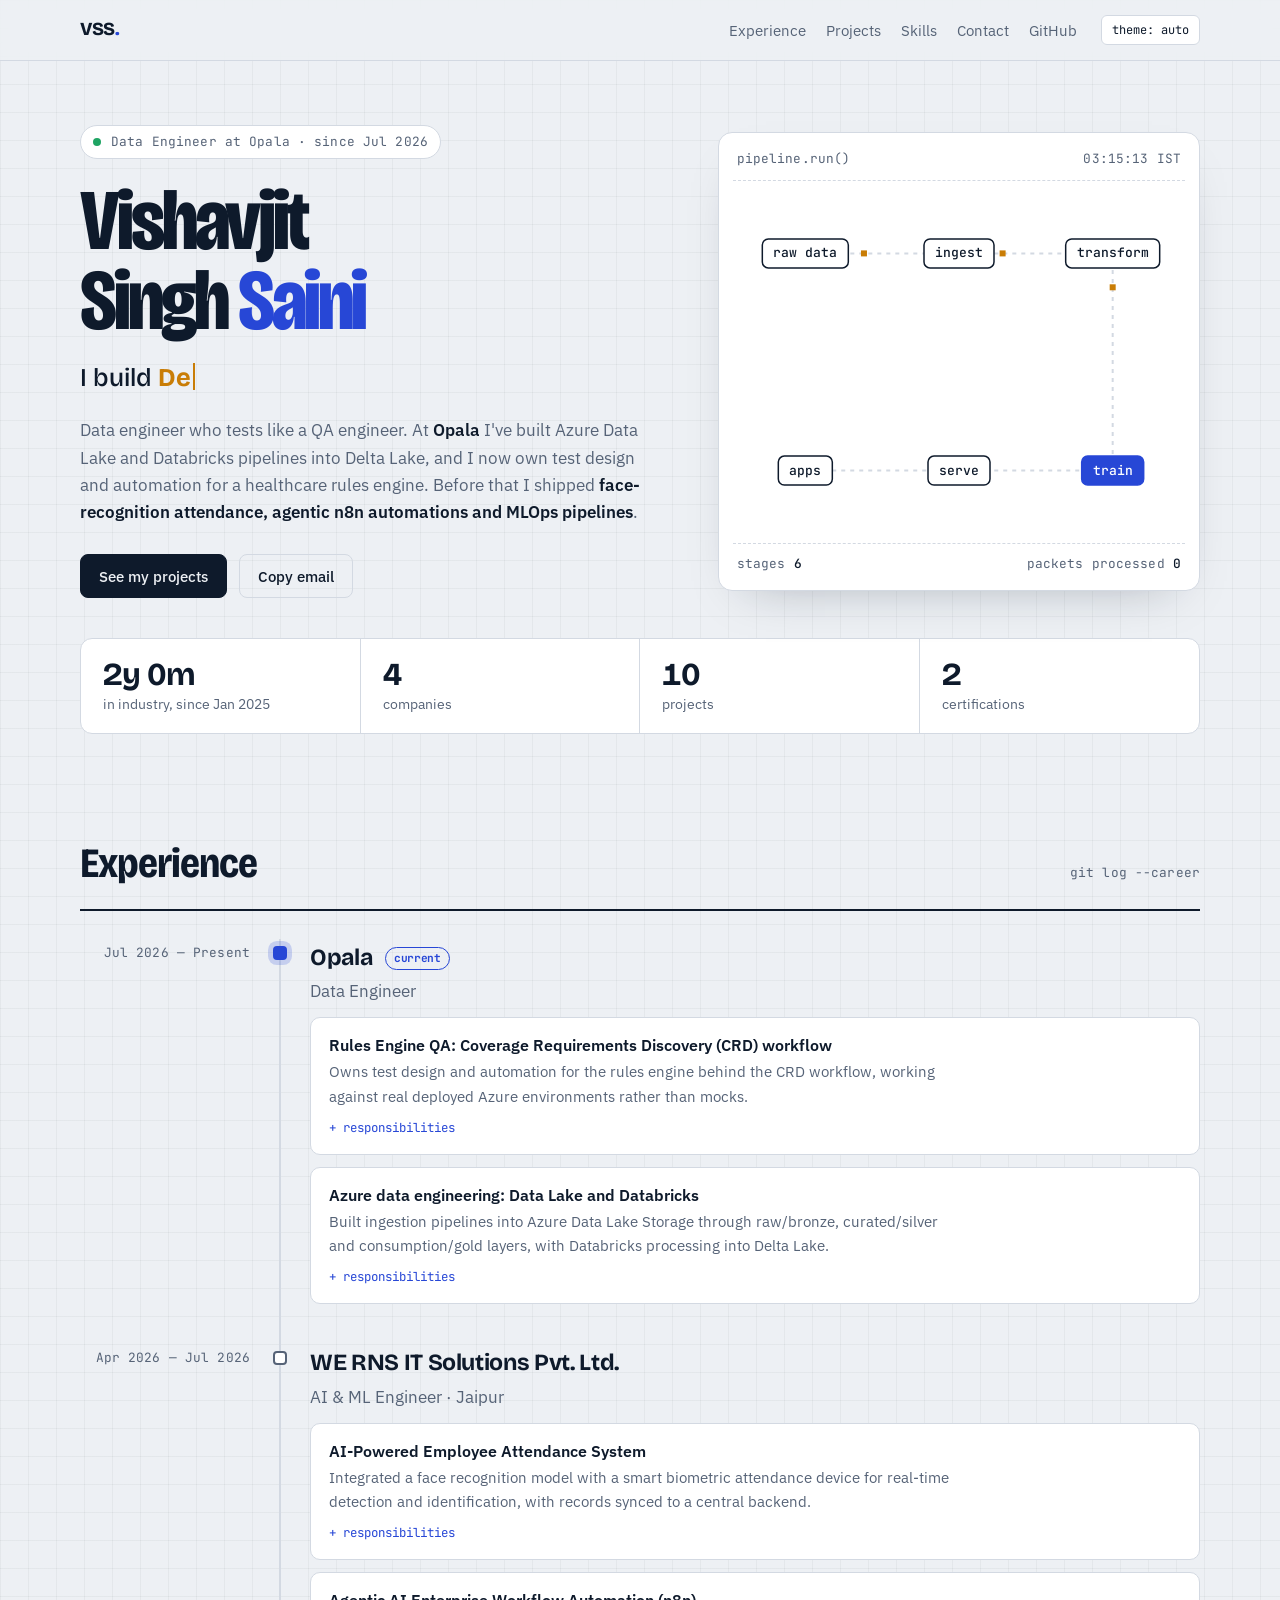
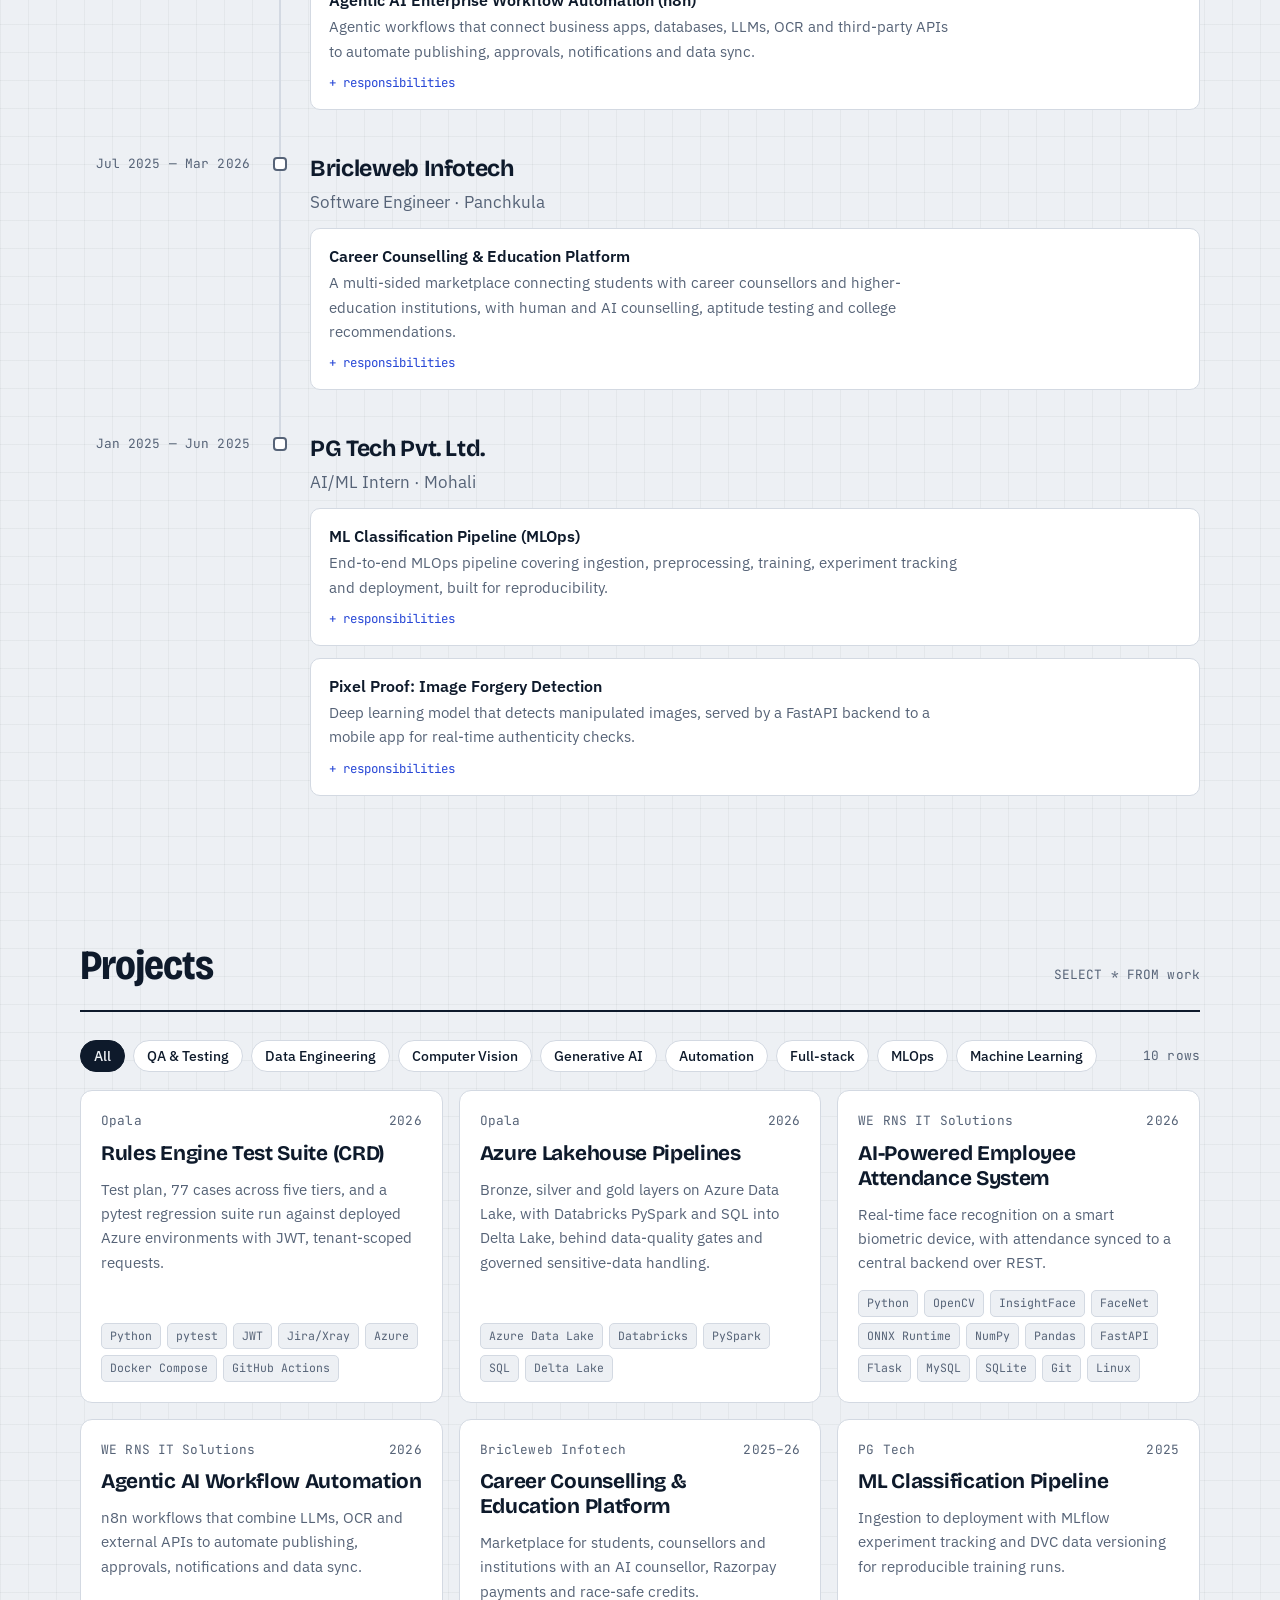
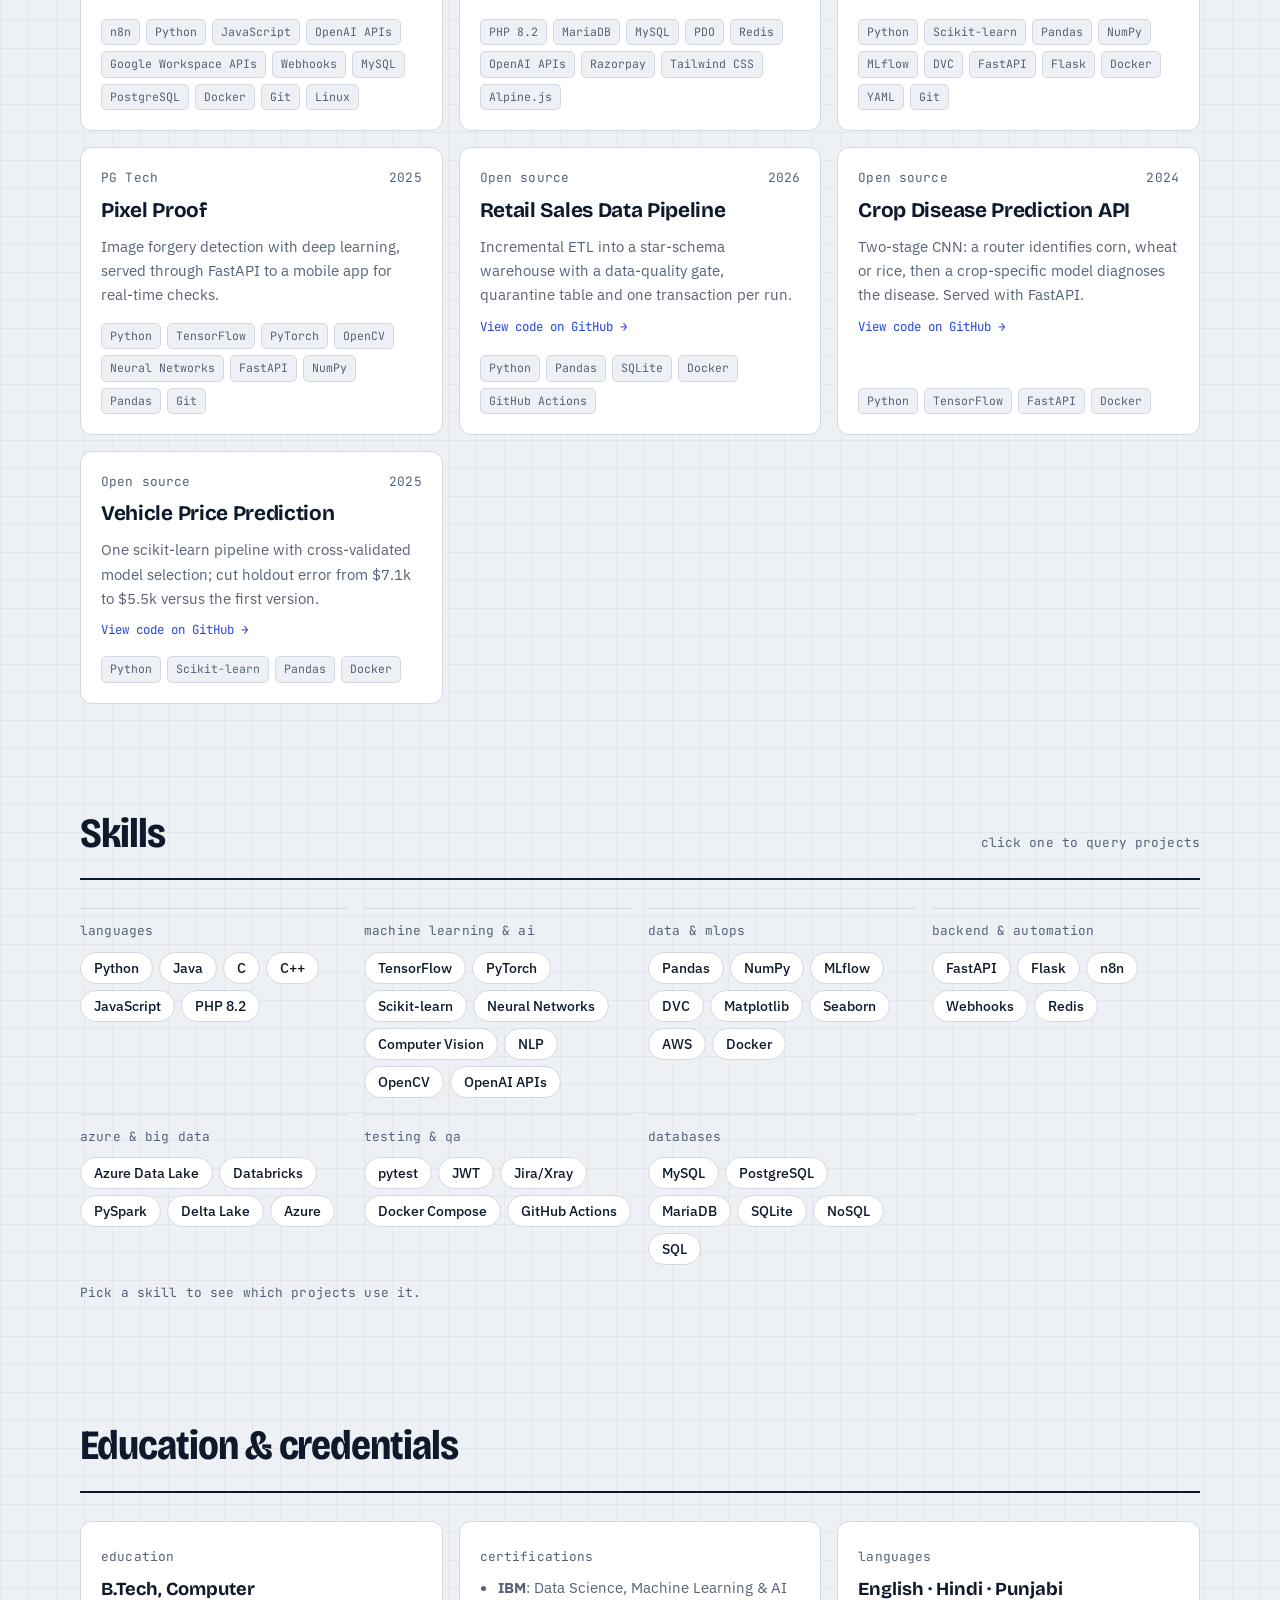
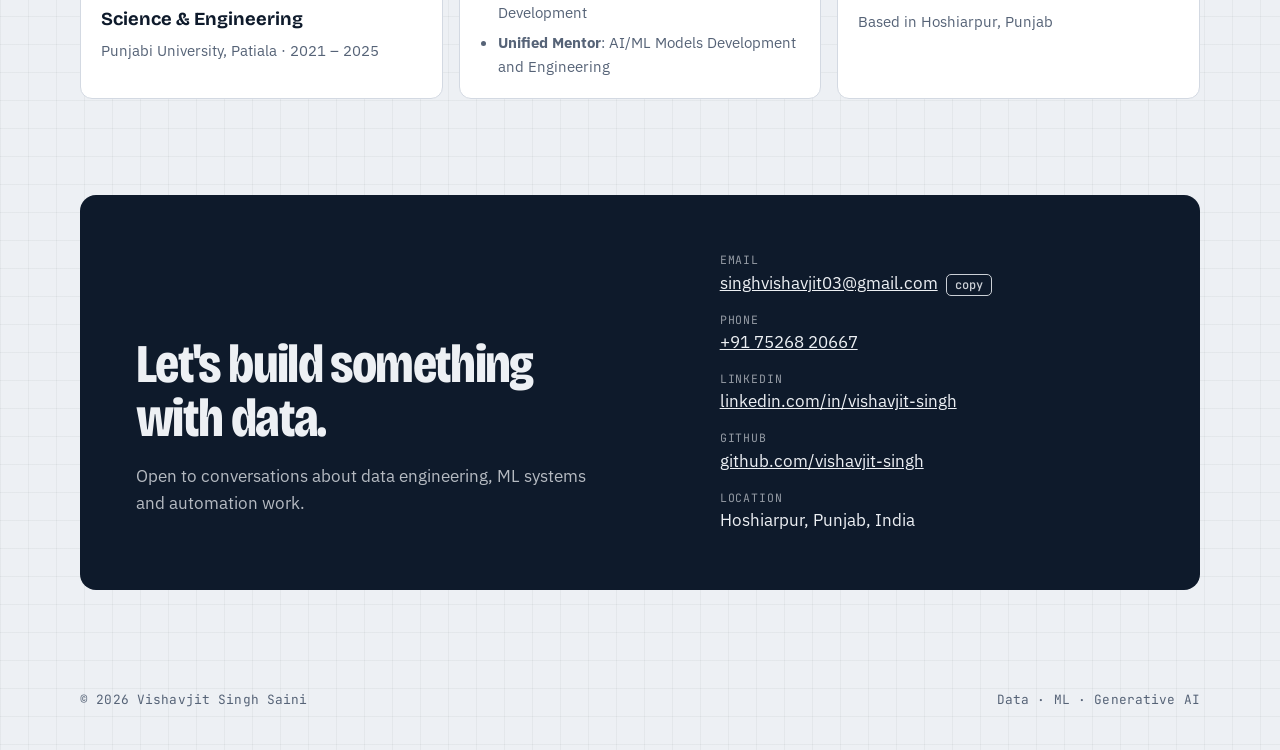
==== commit ad4a8d6f: "Add Opala work: Azure lakehouse pipelines and Rules Engine (CRD) QA - Experience entries for Azure D" ====
--- a/index.html
+++ b/index.html
@@ -4,7 +4,7 @@
 <meta charset="utf-8">
 <meta name="viewport" content="width=device-width, initial-scale=1">
 <title>Vishavjit Singh Saini</title>
-<meta name="description" content="Vishavjit Singh Saini, Data Engineer at Opala. Machine learning, computer vision, MLOps and agentic automation.">
+<meta name="description" content="Vishavjit Singh Saini, Data Engineer at Opala. Azure and Databricks data pipelines, API test automation, machine learning and computer vision.">
 <link rel="preconnect" href="https://fonts.googleapis.com">
 <link rel="preconnect" href="https://fonts.gstatic.com" crossorigin>
 <link href="https://fonts.googleapis.com/css2?family=Bricolage+Grotesque:opsz,wdth,wght@12..96,75..100,400..800&family=IBM+Plex+Sans:wght@400;500;600&family=JetBrains+Mono:wght@400;500&display=swap" rel="stylesheet">
@@ -271,7 +271,7 @@
       <span class="status mono"><span class="dot" aria-hidden="true"></span>Data Engineer at Opala · since Jul 2026</span>
       <h1>Vishavjit<br>Singh <span class="last">Saini</span></h1>
       <p class="typed" aria-live="polite">I build <b id="typed">data pipelines</b><span class="caret" aria-hidden="true"></span></p>
-      <p class="lede">Computer Science engineer working across <strong>data engineering, machine learning and generative AI</strong>. I have shipped face-recognition attendance systems, agentic n8n automations, MLOps pipelines with MLflow and DVC, and an AI-assisted career platform.</p>
+      <p class="lede">Data engineer who tests like a QA engineer. At <strong>Opala</strong> I've built Azure Data Lake and Databricks pipelines into Delta Lake, and I now own test design and automation for a healthcare rules engine. Before that I shipped <strong>face-recognition attendance, agentic n8n automations and MLOps pipelines</strong>.</p>
       <div class="actions">
         <a class="btn" href="#projects">See my projects</a>
         <button class="btn ghost" type="button" id="heroCopy">Copy email</button>
@@ -302,6 +302,39 @@
         <div class="body">
           <h3>Opala <span class="pill">current</span></h3>
           <div class="meta">Data Engineer</div>
+
+          <div class="job">
+            <h4>Rules Engine QA: Coverage Requirements Discovery (CRD) workflow</h4>
+            <p>Owns test design and automation for the rules engine behind the CRD workflow, working against real deployed Azure environments rather than mocks.</p>
+            <details>
+              <summary>responsibilities</summary>
+              <ul>
+                <li>Wrote the full test plan from scratch: scope, environments, test-data strategy, entry and exit criteria, risk register and coverage matrix.</li>
+                <li>Catalogued 77 test cases across positive, negative, edge, fallback and functional tiers. Where specs were silent or out of date, I grounded cases in the source code.</li>
+                <li>Ran black-box testing against VPN-gated environments with signed JWT authentication and tenant-scoped requests.</li>
+                <li>Built a pytest regression suite parameterised by environment, with a shared HTTP client covering every endpoint in scope.</li>
+                <li>Found and fixed two security defects in product code, verified against the full backend test suite with no regressions.</li>
+                <li>Traced a reference-data quality issue to its source extract, quantified the impact and raised it as a tracked engineering decision.</li>
+                <li>Built the Jira/Xray structure: test plan, test issues, per-environment executions, and a mapping from automated test IDs to Jira keys for result import.</li>
+              </ul>
+              <div class="meta2 mono">pytest · JWT · Jira/Xray · Azure Container Apps · Key Vault · Docker Compose · GitHub Actions (OIDC)</div>
+            </details>
+          </div>
+
+          <div class="job">
+            <h4>Azure data engineering: Data Lake and Databricks</h4>
+            <p>Built ingestion pipelines into Azure Data Lake Storage through raw/bronze, curated/silver and consumption/gold layers, with Databricks processing into Delta Lake.</p>
+            <details>
+              <summary>responsibilities</summary>
+              <ul>
+                <li>Landed raw data in ADLS with validation gates before each layer moved downstream.</li>
+                <li>Cleaned, transformed and joined data in Databricks notebooks (PySpark and SQL), writing versioned Delta Lake tables.</li>
+                <li>Ran data-quality checks for schema conformance, nulls and duplicates, and referential integrity against source.</li>
+                <li>Handled sensitive data under least-privilege access, with column-level treatment of sensitive fields and audit-conscious processing.</li>
+              </ul>
+              <div class="meta2 mono">Azure Data Lake Storage · Databricks · PySpark · SQL · Delta Lake</div>
+            </details>
+          </div>
         </div>
       </article>
 
@@ -515,7 +548,7 @@
   tick(); setInterval(tick, 1000);
 
   /* ---------- typed roles ---------- */
-  var phrases = ["data pipelines", "ML systems that ship", "computer vision models", "agentic automations", "MLOps workflows"];
+  var phrases = ["data pipelines", "Delta lakehouses", "test suites that catch real bugs", "ML systems that ship", "computer vision models", "agentic automations", "MLOps workflows"];
   var typed = document.getElementById("typed");
   if (!reduce) {
     var pi = 0, ci = phrases[0].length, deleting = true, wait = 1800;
@@ -536,6 +569,12 @@
 
   /* ---------- projects & skills ---------- */
   var projects = [
+    { title: "Rules Engine Test Suite (CRD)", org: "Opala", when: "2026", areas: ["QA & Testing"],
+      blurb: "Test plan, 77 cases across five tiers, and a pytest regression suite run against deployed Azure environments with JWT, tenant-scoped requests.",
+      stack: ["Python", "pytest", "JWT", "Jira/Xray", "Azure", "Docker Compose", "GitHub Actions"] },
+    { title: "Azure Lakehouse Pipelines", org: "Opala", when: "2026", areas: ["Data Engineering"],
+      blurb: "Bronze, silver and gold layers on Azure Data Lake, with Databricks PySpark and SQL into Delta Lake, behind data-quality gates and governed sensitive-data handling.",
+      stack: ["Azure Data Lake", "Databricks", "PySpark", "SQL", "Delta Lake"] },
     { title: "AI-Powered Employee Attendance System", org: "WE RNS IT Solutions", when: "2026", areas: ["Computer Vision"],
       blurb: "Real-time face recognition on a smart biometric device, with attendance synced to a central backend over REST.",
       stack: ["Python", "OpenCV", "InsightFace", "FaceNet", "ONNX Runtime", "NumPy", "Pandas", "FastAPI", "Flask", "MySQL", "SQLite", "Git", "Linux"] },
@@ -569,7 +608,9 @@
     { name: "machine learning & ai", items: ["TensorFlow", "PyTorch", "Scikit-learn", "Neural Networks", "Computer Vision", "NLP", "OpenCV", "OpenAI APIs"] },
     { name: "data & mlops", items: ["Pandas", "NumPy", "MLflow", "DVC", "Matplotlib", "Seaborn", "AWS", "Docker"] },
     { name: "backend & automation", items: ["FastAPI", "Flask", "n8n", "Webhooks", "Redis"] },
-    { name: "databases", items: ["MySQL", "PostgreSQL", "MariaDB", "SQLite", "NoSQL"] }
+    { name: "azure & big data", items: ["Azure Data Lake", "Databricks", "PySpark", "Delta Lake", "Azure"] },
+    { name: "testing & qa", items: ["pytest", "JWT", "Jira/Xray", "Docker Compose", "GitHub Actions"] },
+    { name: "databases", items: ["MySQL", "PostgreSQL", "MariaDB", "SQLite", "NoSQL", "SQL"] }
   ];
   document.getElementById("projCount").textContent = projects.length;
   var areas = ["All"];
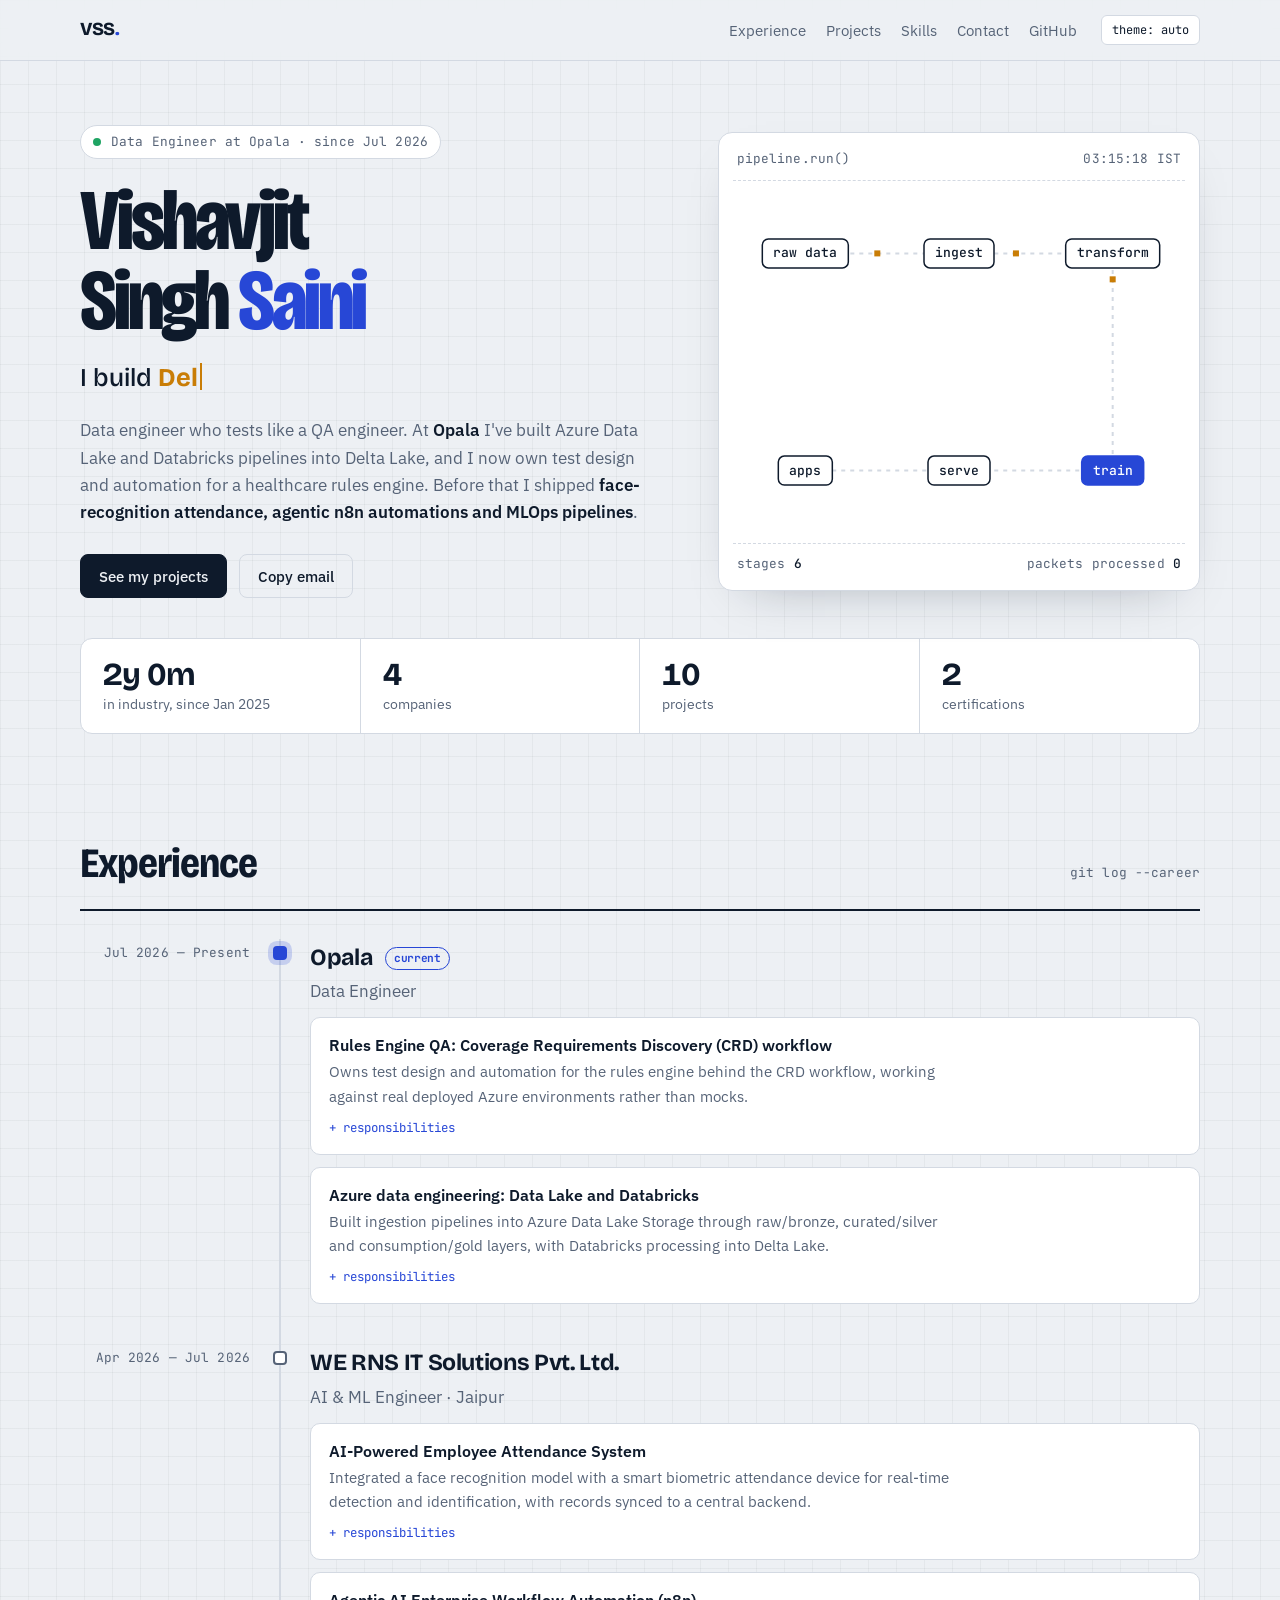
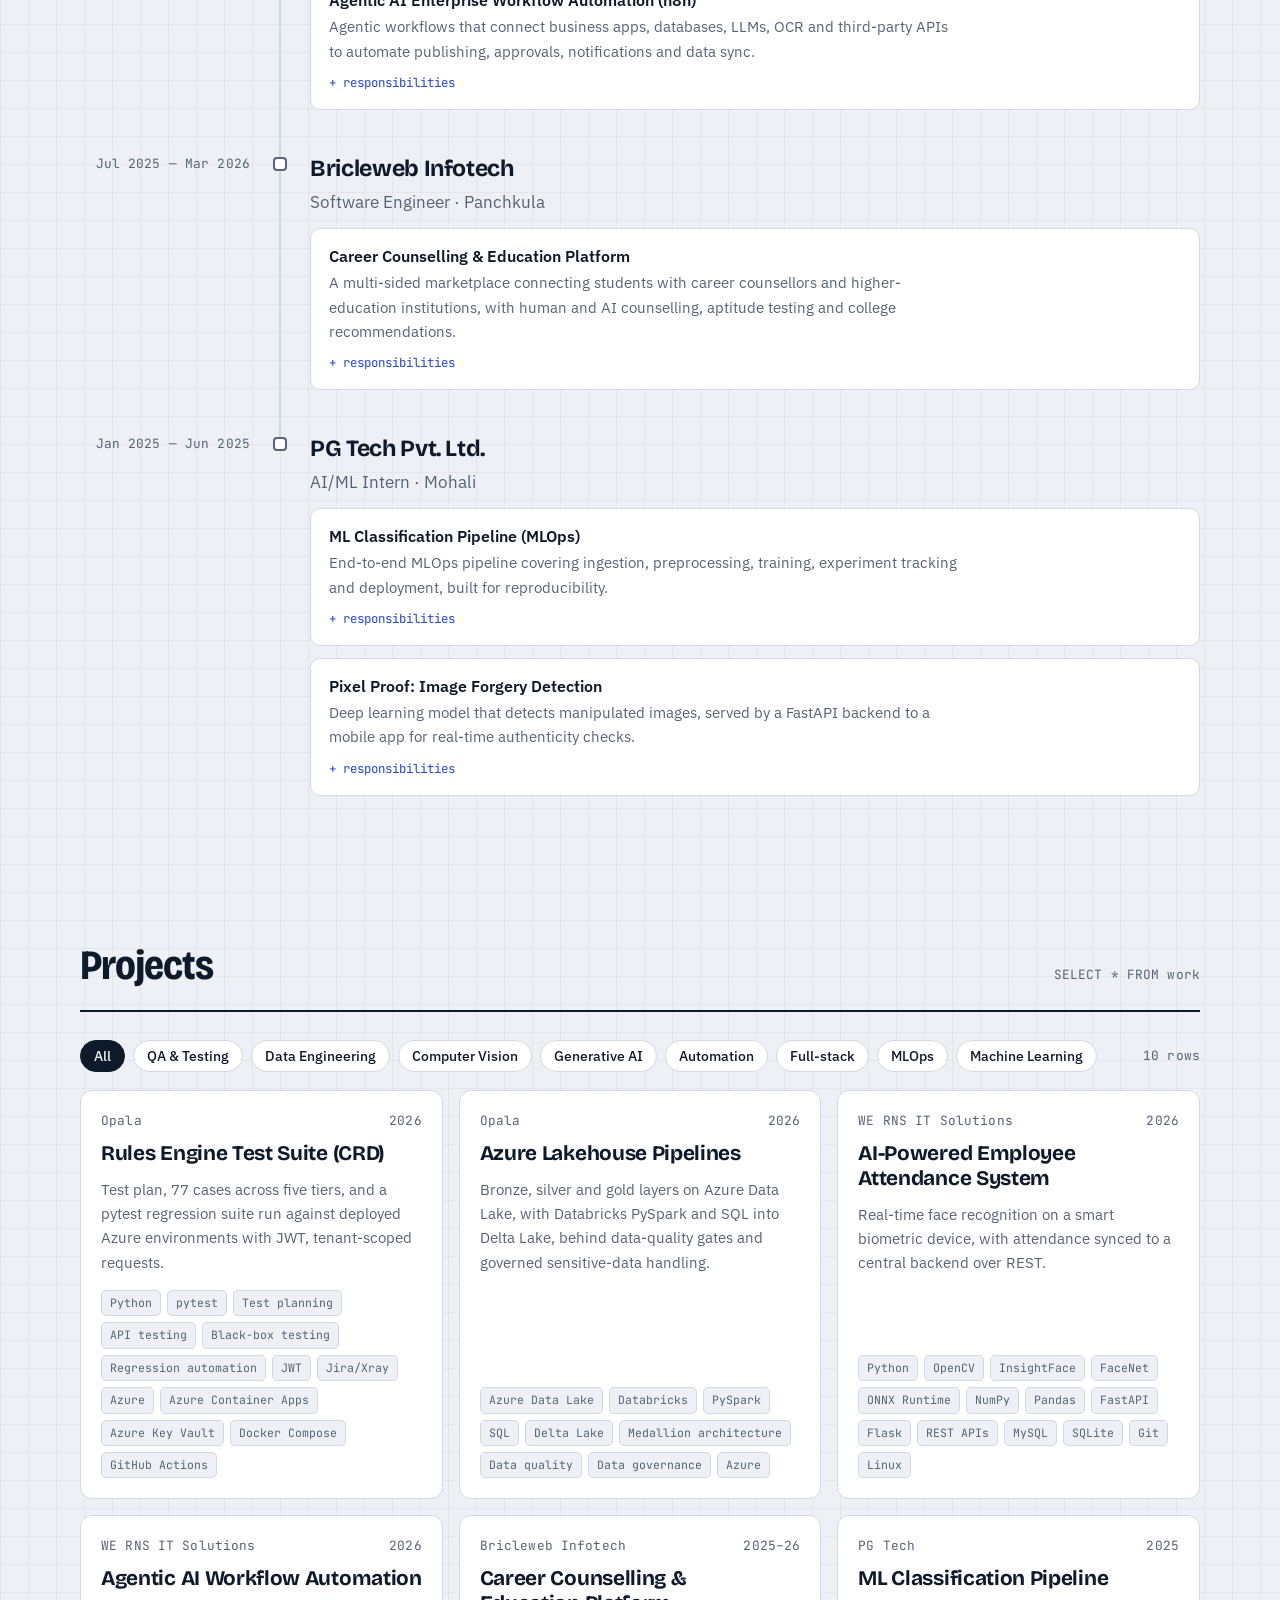
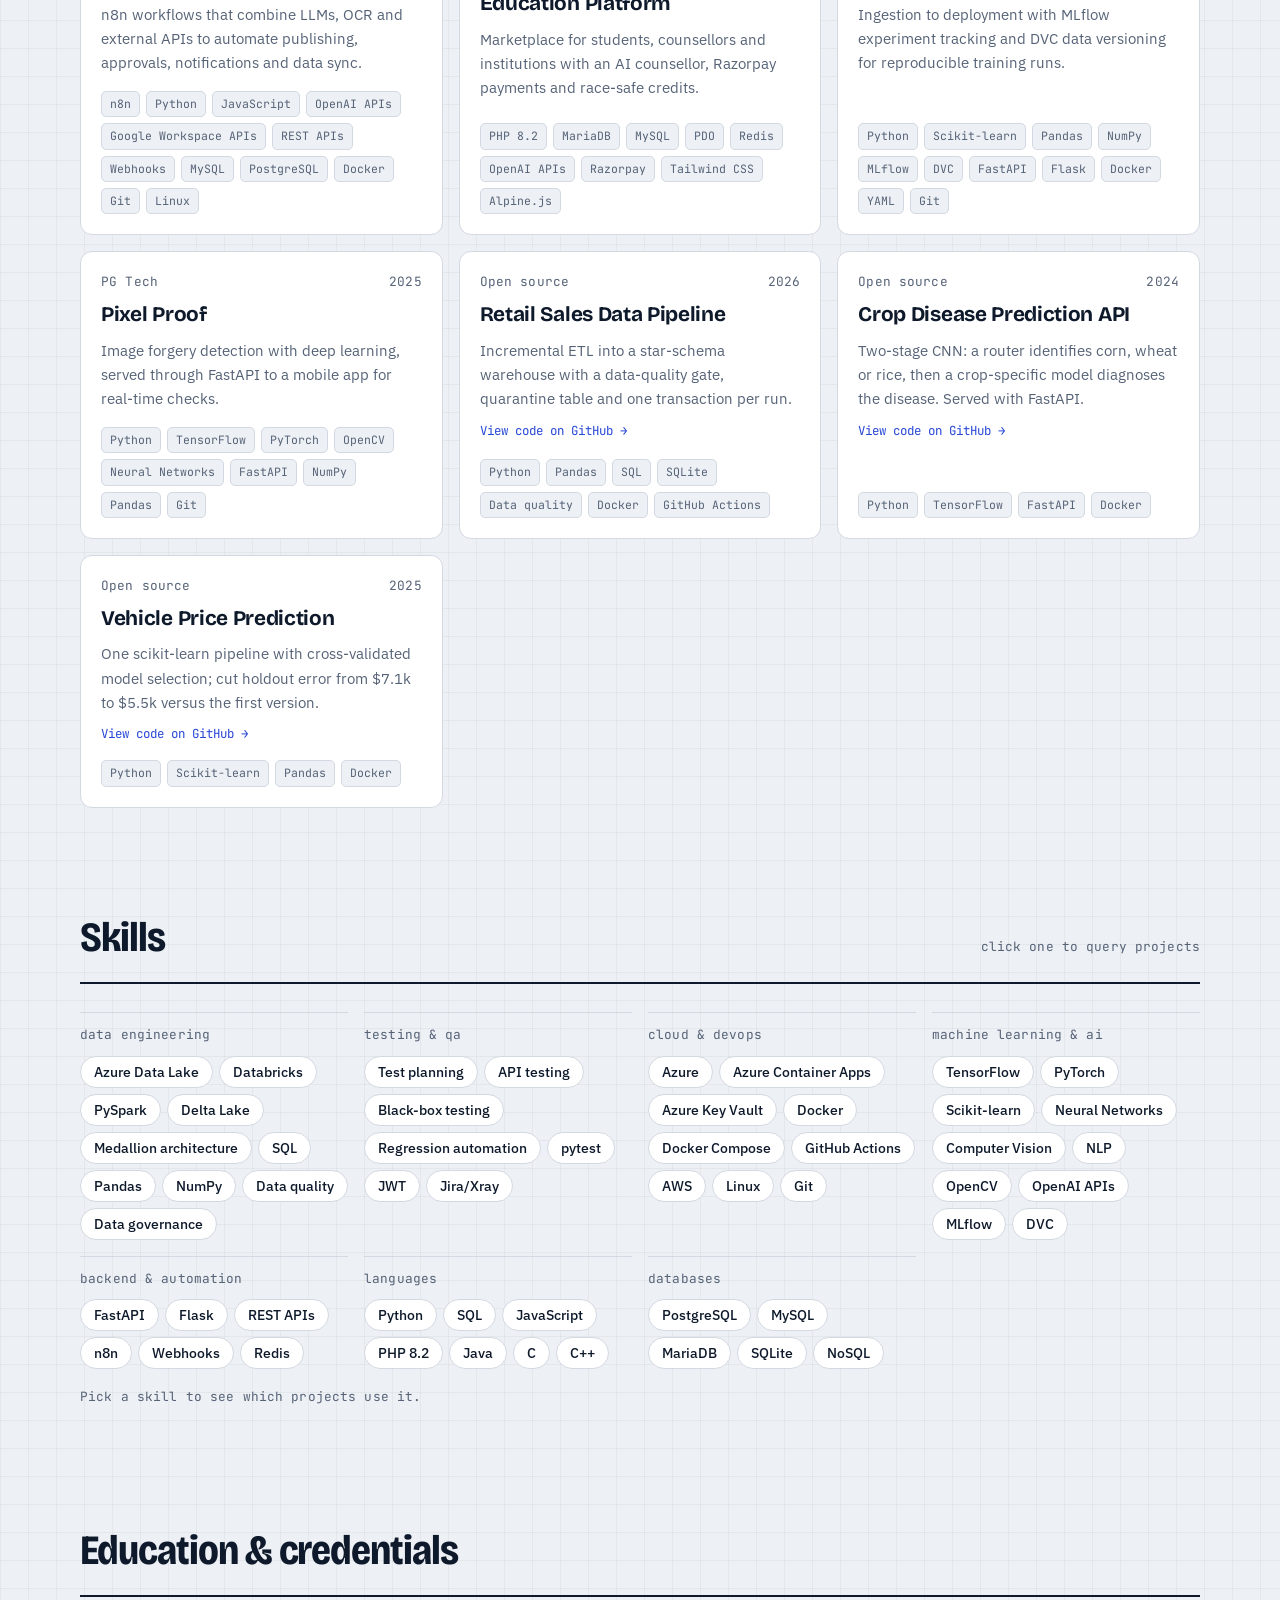
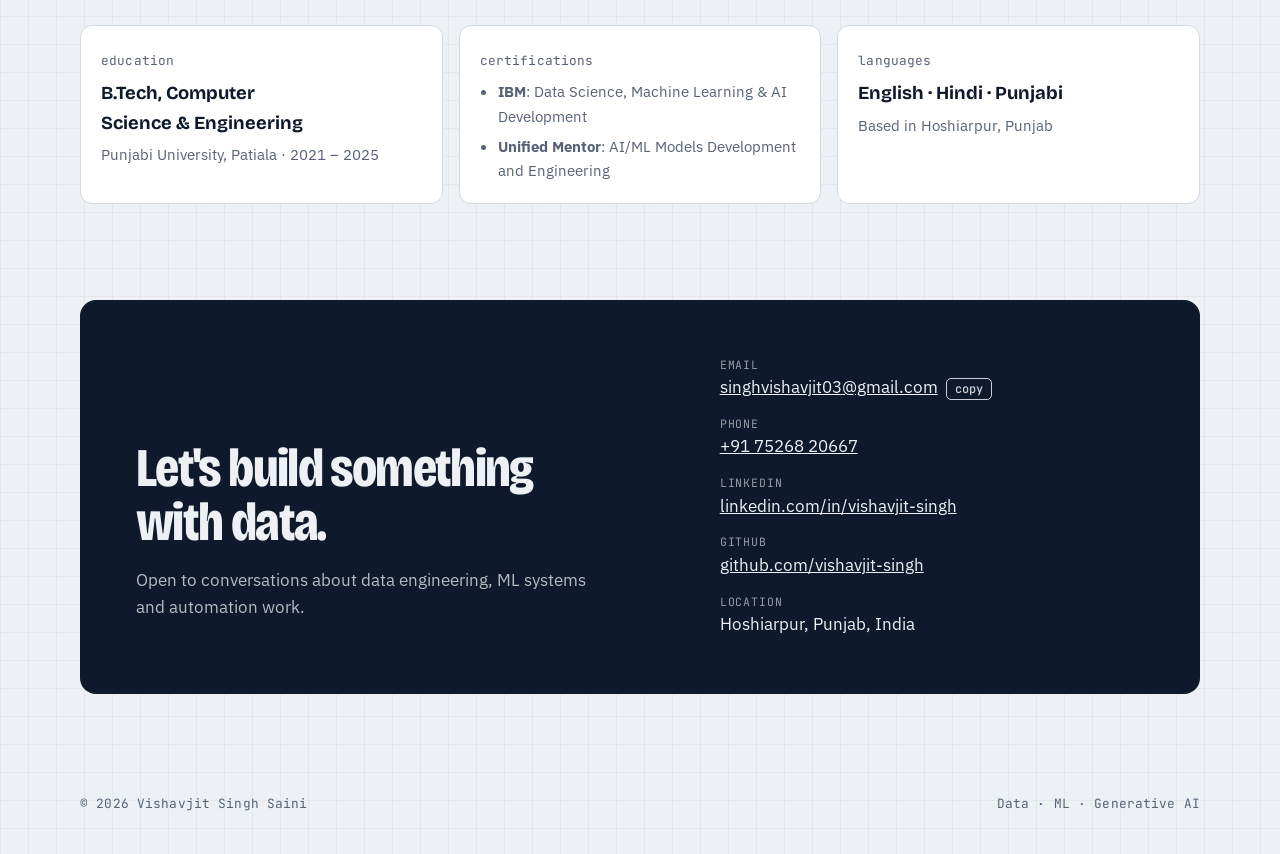
==== commit 5e5f5781: "Reorganise skills around data engineering, testing and Azure - Seven skill groups led by data engine" ====
--- a/index.html
+++ b/index.html
@@ -571,16 +571,16 @@
   var projects = [
     { title: "Rules Engine Test Suite (CRD)", org: "Opala", when: "2026", areas: ["QA & Testing"],
       blurb: "Test plan, 77 cases across five tiers, and a pytest regression suite run against deployed Azure environments with JWT, tenant-scoped requests.",
-      stack: ["Python", "pytest", "JWT", "Jira/Xray", "Azure", "Docker Compose", "GitHub Actions"] },
+      stack: ["Python", "pytest", "Test planning", "API testing", "Black-box testing", "Regression automation", "JWT", "Jira/Xray", "Azure", "Azure Container Apps", "Azure Key Vault", "Docker Compose", "GitHub Actions"] },
     { title: "Azure Lakehouse Pipelines", org: "Opala", when: "2026", areas: ["Data Engineering"],
       blurb: "Bronze, silver and gold layers on Azure Data Lake, with Databricks PySpark and SQL into Delta Lake, behind data-quality gates and governed sensitive-data handling.",
-      stack: ["Azure Data Lake", "Databricks", "PySpark", "SQL", "Delta Lake"] },
+      stack: ["Azure Data Lake", "Databricks", "PySpark", "SQL", "Delta Lake", "Medallion architecture", "Data quality", "Data governance", "Azure"] },
     { title: "AI-Powered Employee Attendance System", org: "WE RNS IT Solutions", when: "2026", areas: ["Computer Vision"],
       blurb: "Real-time face recognition on a smart biometric device, with attendance synced to a central backend over REST.",
-      stack: ["Python", "OpenCV", "InsightFace", "FaceNet", "ONNX Runtime", "NumPy", "Pandas", "FastAPI", "Flask", "MySQL", "SQLite", "Git", "Linux"] },
+      stack: ["Python", "OpenCV", "InsightFace", "FaceNet", "ONNX Runtime", "NumPy", "Pandas", "FastAPI", "Flask", "REST APIs", "MySQL", "SQLite", "Git", "Linux"] },
     { title: "Agentic AI Workflow Automation", org: "WE RNS IT Solutions", when: "2026", areas: ["Generative AI", "Automation"],
       blurb: "n8n workflows that combine LLMs, OCR and external APIs to automate publishing, approvals, notifications and data sync.",
-      stack: ["n8n", "Python", "JavaScript", "OpenAI APIs", "Google Workspace APIs", "Webhooks", "MySQL", "PostgreSQL", "Docker", "Git", "Linux"] },
+      stack: ["n8n", "Python", "JavaScript", "OpenAI APIs", "Google Workspace APIs", "REST APIs", "Webhooks", "MySQL", "PostgreSQL", "Docker", "Git", "Linux"] },
     { title: "Career Counselling & Education Platform", org: "Bricleweb Infotech", when: "2025–26", areas: ["Generative AI", "Full-stack"],
       blurb: "Marketplace for students, counsellors and institutions with an AI counsellor, Razorpay payments and race-safe credits.",
       stack: ["PHP 8.2", "MariaDB", "MySQL", "PDO", "Redis", "OpenAI APIs", "Razorpay", "Tailwind CSS", "Alpine.js"] },
@@ -593,7 +593,7 @@
     { title: "Retail Sales Data Pipeline", org: "Open source", when: "2026", areas: ["Data Engineering"],
       link: "https://github.com/vishavjit-singh/retail-sales-data-pipeline",
       blurb: "Incremental ETL into a star-schema warehouse with a data-quality gate, quarantine table and one transaction per run.",
-      stack: ["Python", "Pandas", "SQLite", "Docker", "GitHub Actions"] },
+      stack: ["Python", "Pandas", "SQL", "SQLite", "Data quality", "Docker", "GitHub Actions"] },
     { title: "Crop Disease Prediction API", org: "Open source", when: "2024", areas: ["Computer Vision"],
       link: "https://github.com/vishavjit-singh/Crop_Disease_Prediction",
       blurb: "Two-stage CNN: a router identifies corn, wheat or rice, then a crop-specific model diagnoses the disease. Served with FastAPI.",
@@ -604,13 +604,13 @@
       stack: ["Python", "Scikit-learn", "Pandas", "Docker"] }
   ];
   var skillGroups = [
-    { name: "languages", items: ["Python", "Java", "C", "C++", "JavaScript", "PHP 8.2"] },
-    { name: "machine learning & ai", items: ["TensorFlow", "PyTorch", "Scikit-learn", "Neural Networks", "Computer Vision", "NLP", "OpenCV", "OpenAI APIs"] },
-    { name: "data & mlops", items: ["Pandas", "NumPy", "MLflow", "DVC", "Matplotlib", "Seaborn", "AWS", "Docker"] },
-    { name: "backend & automation", items: ["FastAPI", "Flask", "n8n", "Webhooks", "Redis"] },
-    { name: "azure & big data", items: ["Azure Data Lake", "Databricks", "PySpark", "Delta Lake", "Azure"] },
-    { name: "testing & qa", items: ["pytest", "JWT", "Jira/Xray", "Docker Compose", "GitHub Actions"] },
-    { name: "databases", items: ["MySQL", "PostgreSQL", "MariaDB", "SQLite", "NoSQL", "SQL"] }
+    { name: "data engineering", items: ["Azure Data Lake", "Databricks", "PySpark", "Delta Lake", "Medallion architecture", "SQL", "Pandas", "NumPy", "Data quality", "Data governance"] },
+    { name: "testing & qa", items: ["Test planning", "API testing", "Black-box testing", "Regression automation", "pytest", "JWT", "Jira/Xray"] },
+    { name: "cloud & devops", items: ["Azure", "Azure Container Apps", "Azure Key Vault", "Docker", "Docker Compose", "GitHub Actions", "AWS", "Linux", "Git"] },
+    { name: "machine learning & ai", items: ["TensorFlow", "PyTorch", "Scikit-learn", "Neural Networks", "Computer Vision", "NLP", "OpenCV", "OpenAI APIs", "MLflow", "DVC"] },
+    { name: "backend & automation", items: ["FastAPI", "Flask", "REST APIs", "n8n", "Webhooks", "Redis"] },
+    { name: "languages", items: ["Python", "SQL", "JavaScript", "PHP 8.2", "Java", "C", "C++"] },
+    { name: "databases", items: ["PostgreSQL", "MySQL", "MariaDB", "SQLite", "NoSQL"] }
   ];
   document.getElementById("projCount").textContent = projects.length;
   var areas = ["All"];
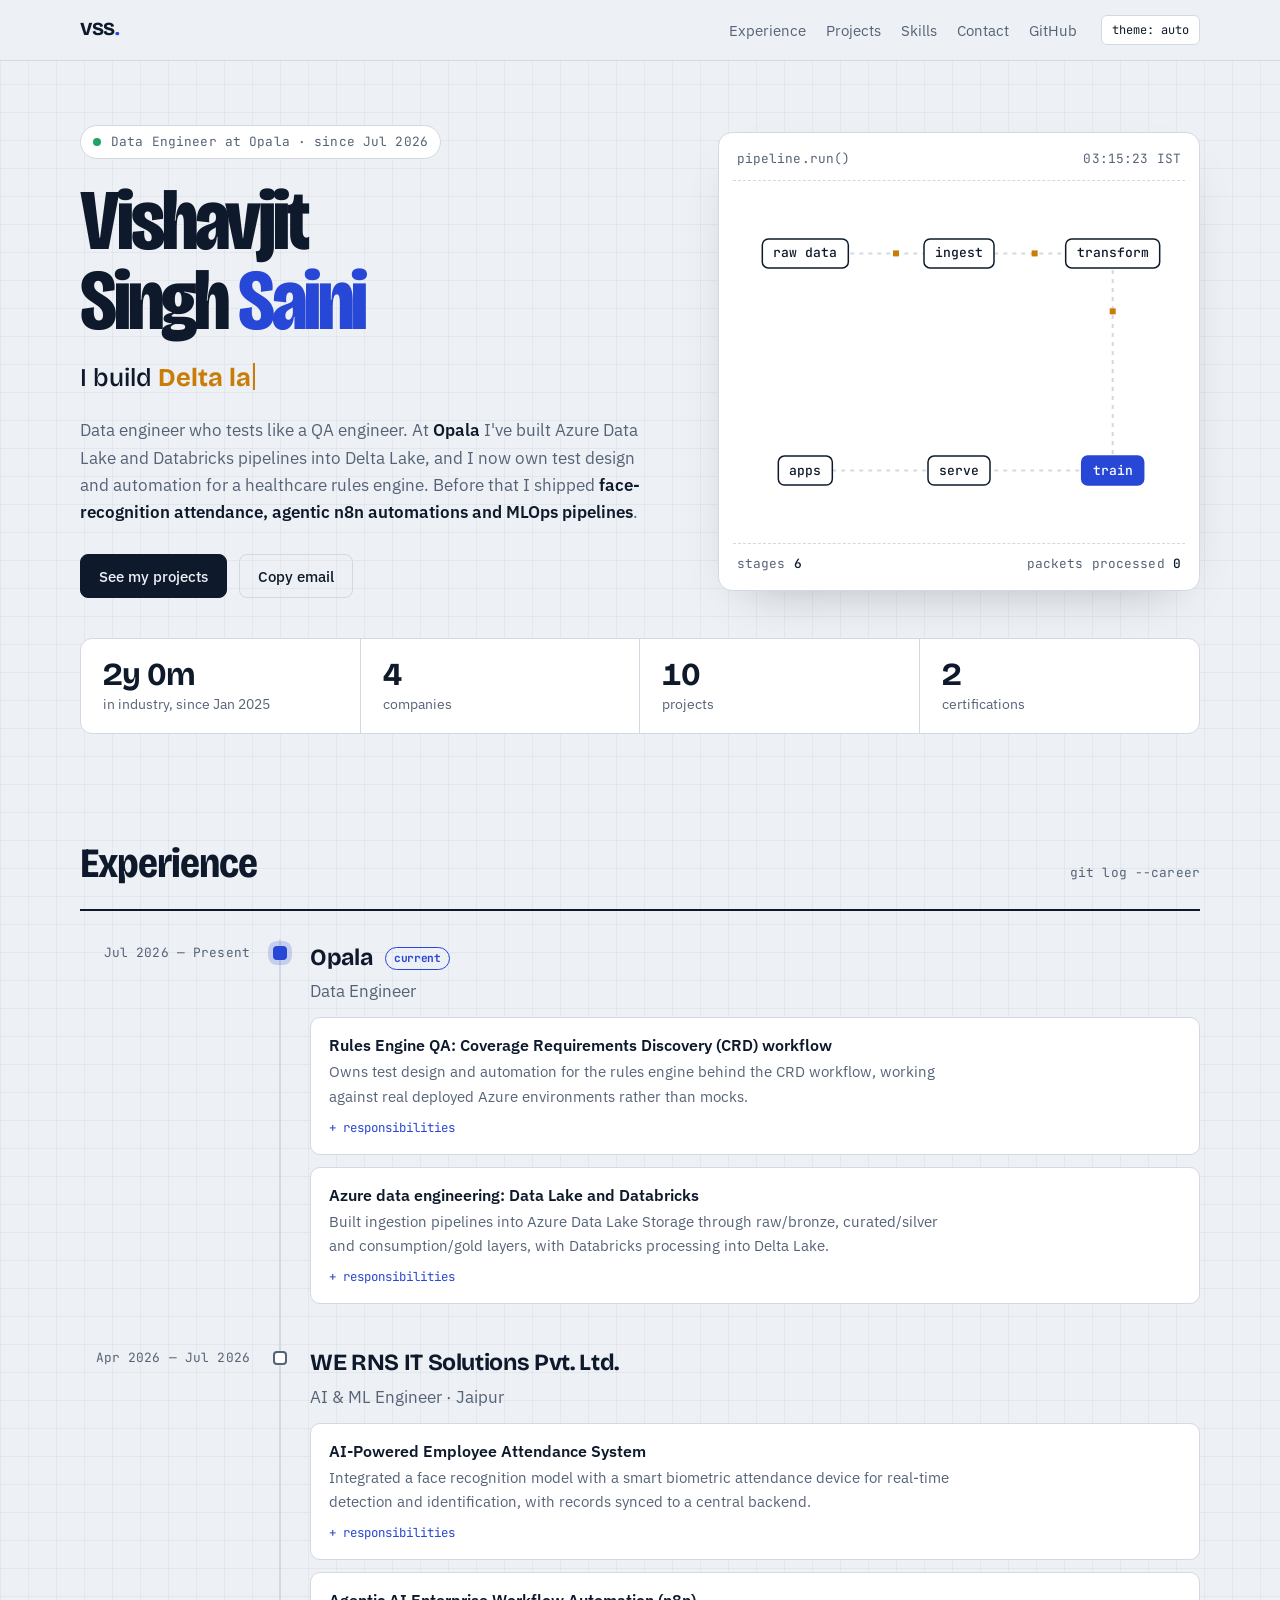
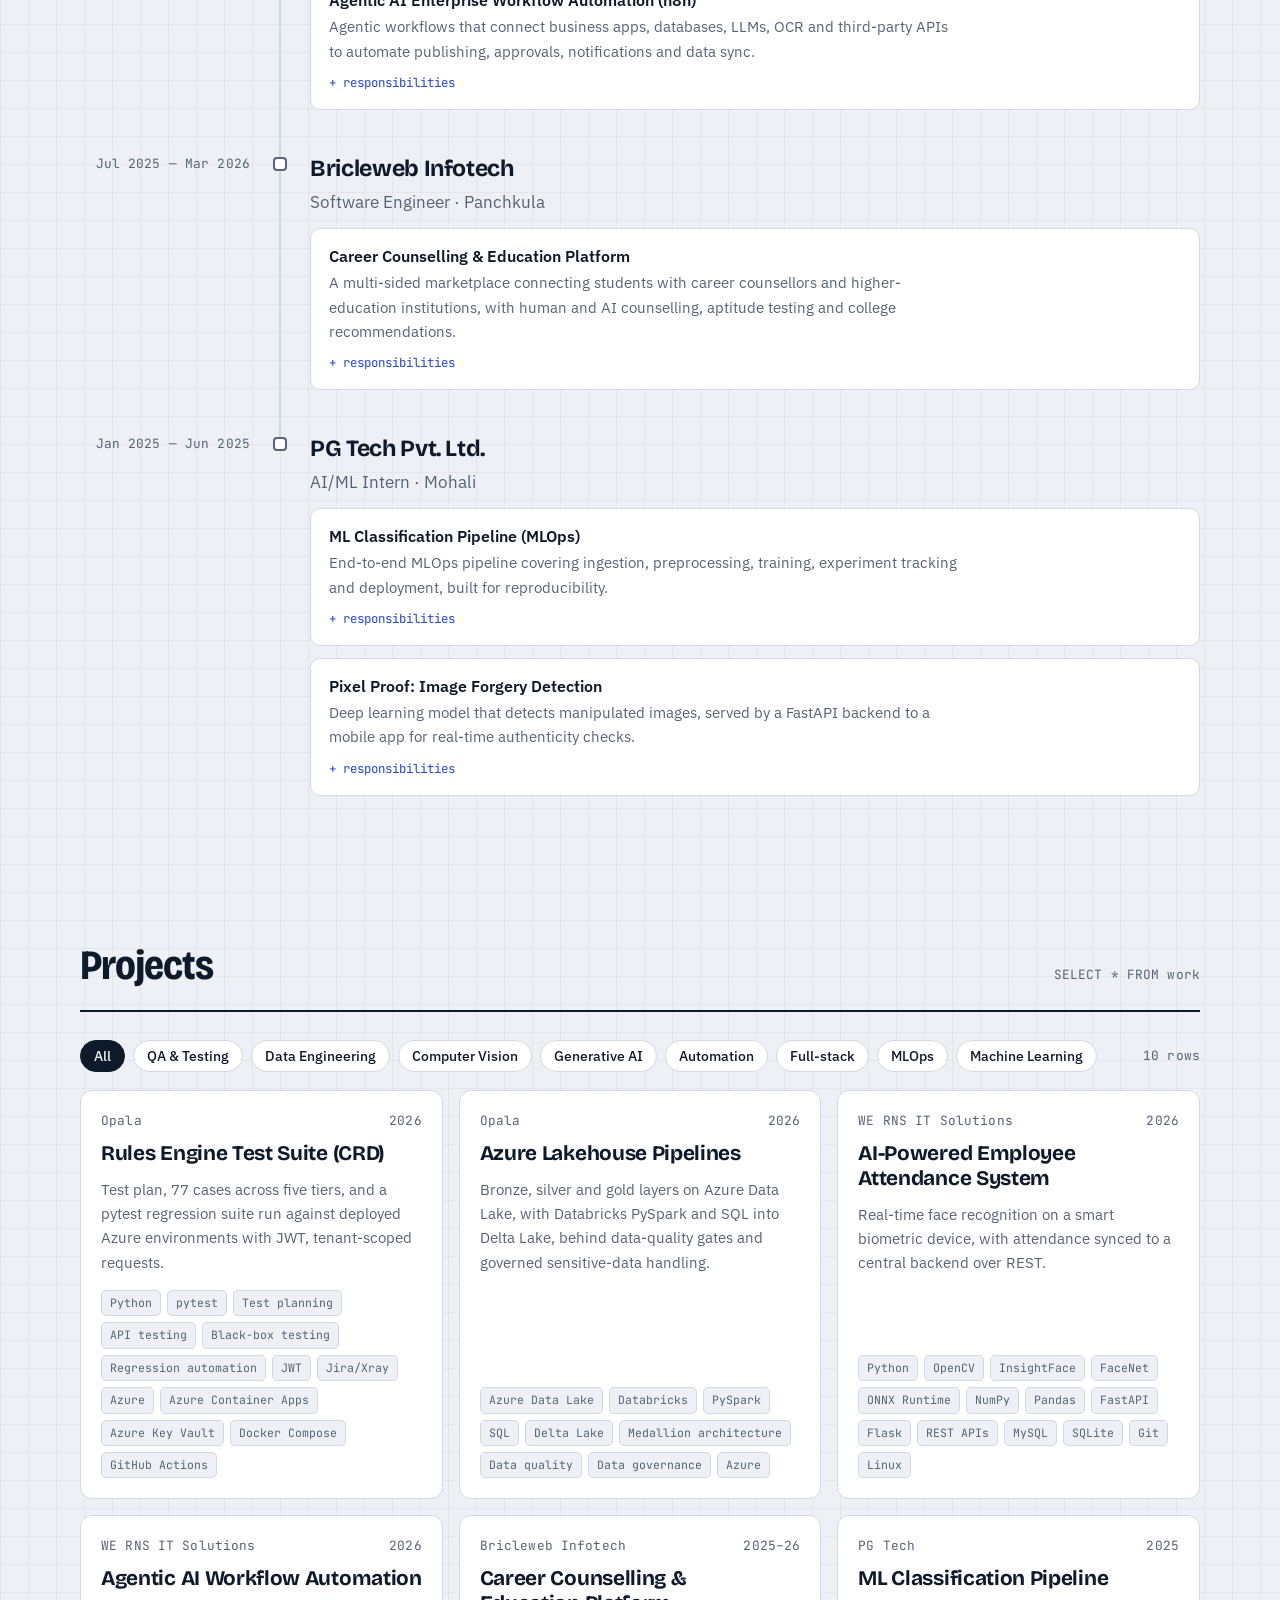
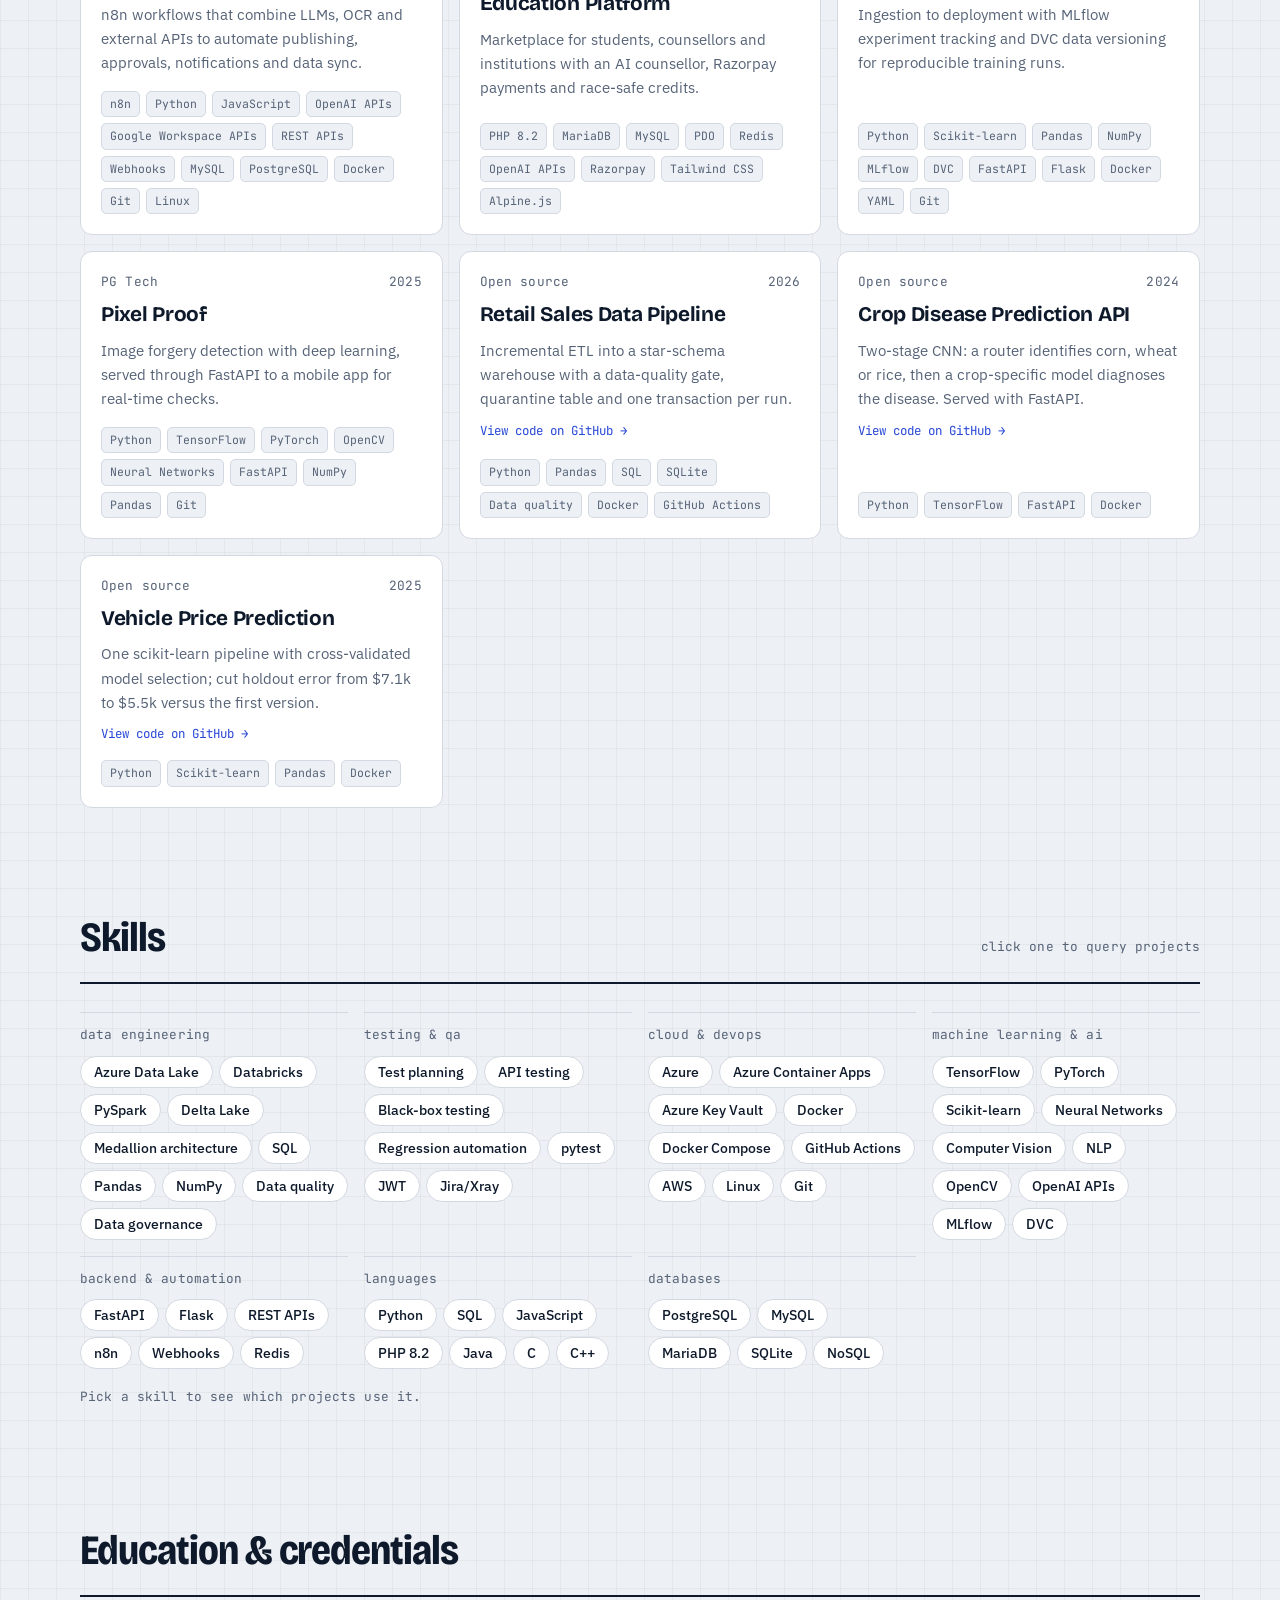
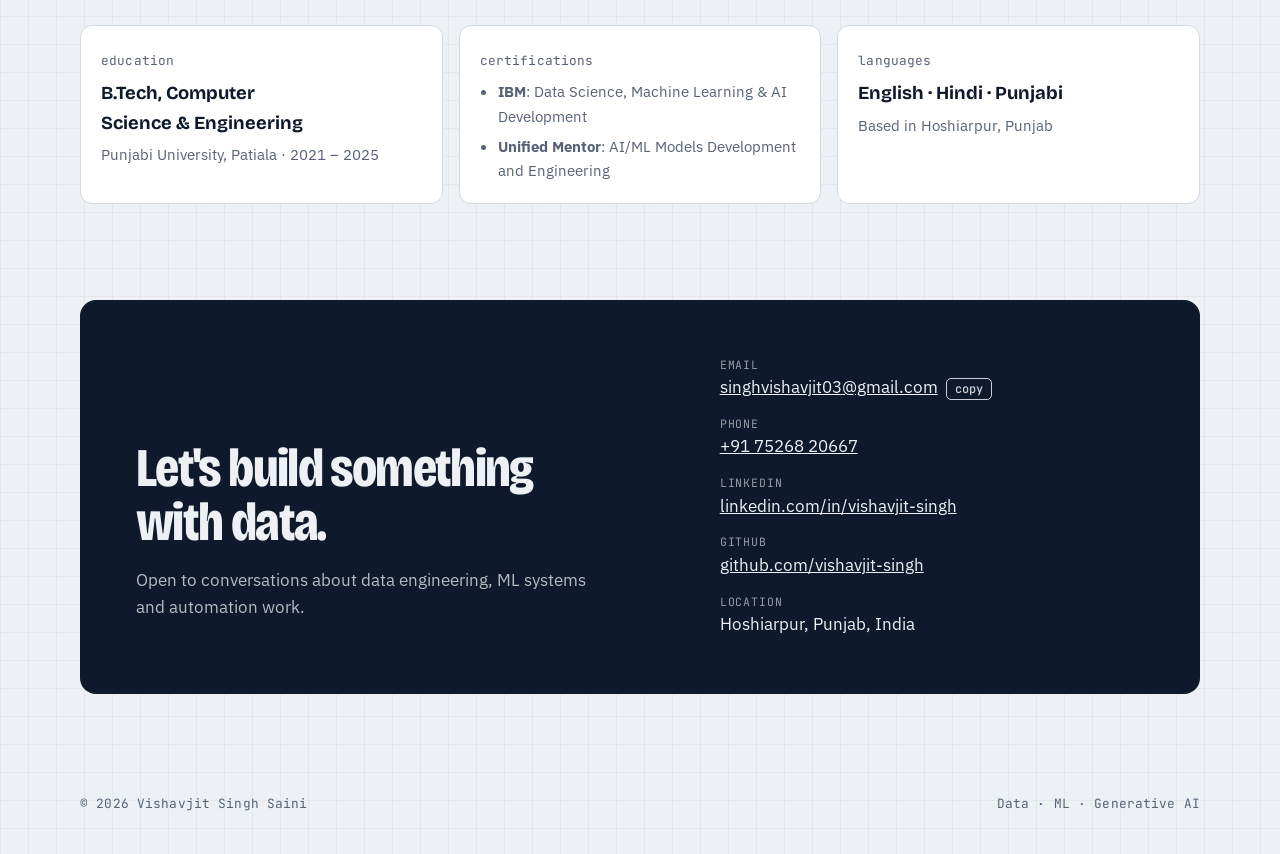
==== commit 2caade74: "Add site icon (favicon, Apple touch icon) and theme colour" ====
--- a/index.html
+++ b/index.html
@@ -5,6 +5,10 @@
 <meta name="viewport" content="width=device-width, initial-scale=1">
 <title>Vishavjit Singh Saini</title>
 <meta name="description" content="Vishavjit Singh Saini, Data Engineer at Opala. Azure and Databricks data pipelines, API test automation, machine learning and computer vision.">
+<link rel="icon" type="image/svg+xml" href="data:image/svg+xml,%3Csvg xmlns=%22http://www.w3.org/2000/svg%22 viewBox=%220 0 64 64%22%3E%3Crect width=%2264%22 height=%2264%22 rx=%2214%22 fill=%22%230e1a2b%22/%3E%3Cpath d=%22M15 18 L32 46 L49 18%22 fill=%22none%22 stroke=%22%23e5ebf4%22 stroke-width=%225%22 stroke-linecap=%22round%22 stroke-linejoin=%22round%22/%3E%3Ccircle cx=%2215%22 cy=%2218%22 r=%226.5%22 fill=%22%23f2b649%22/%3E%3Ccircle cx=%2232%22 cy=%2246%22 r=%226.5%22 fill=%22%23f2b649%22/%3E%3Ccircle cx=%2249%22 cy=%2218%22 r=%227.5%22 fill=%22%238ea4ff%22/%3E%3C/svg%3E">
+<link rel="icon" type="image/png" sizes="32x32" href="[data-uri]">
+<link rel="apple-touch-icon" href="[data-uri]">
+<meta name="theme-color" content="#0e1a2b">
 <link rel="preconnect" href="https://fonts.googleapis.com">
 <link rel="preconnect" href="https://fonts.gstatic.com" crossorigin>
 <link href="https://fonts.googleapis.com/css2?family=Bricolage+Grotesque:opsz,wdth,wght@12..96,75..100,400..800&family=IBM+Plex+Sans:wght@400;500;600&family=JetBrains+Mono:wght@400;500&display=swap" rel="stylesheet">
